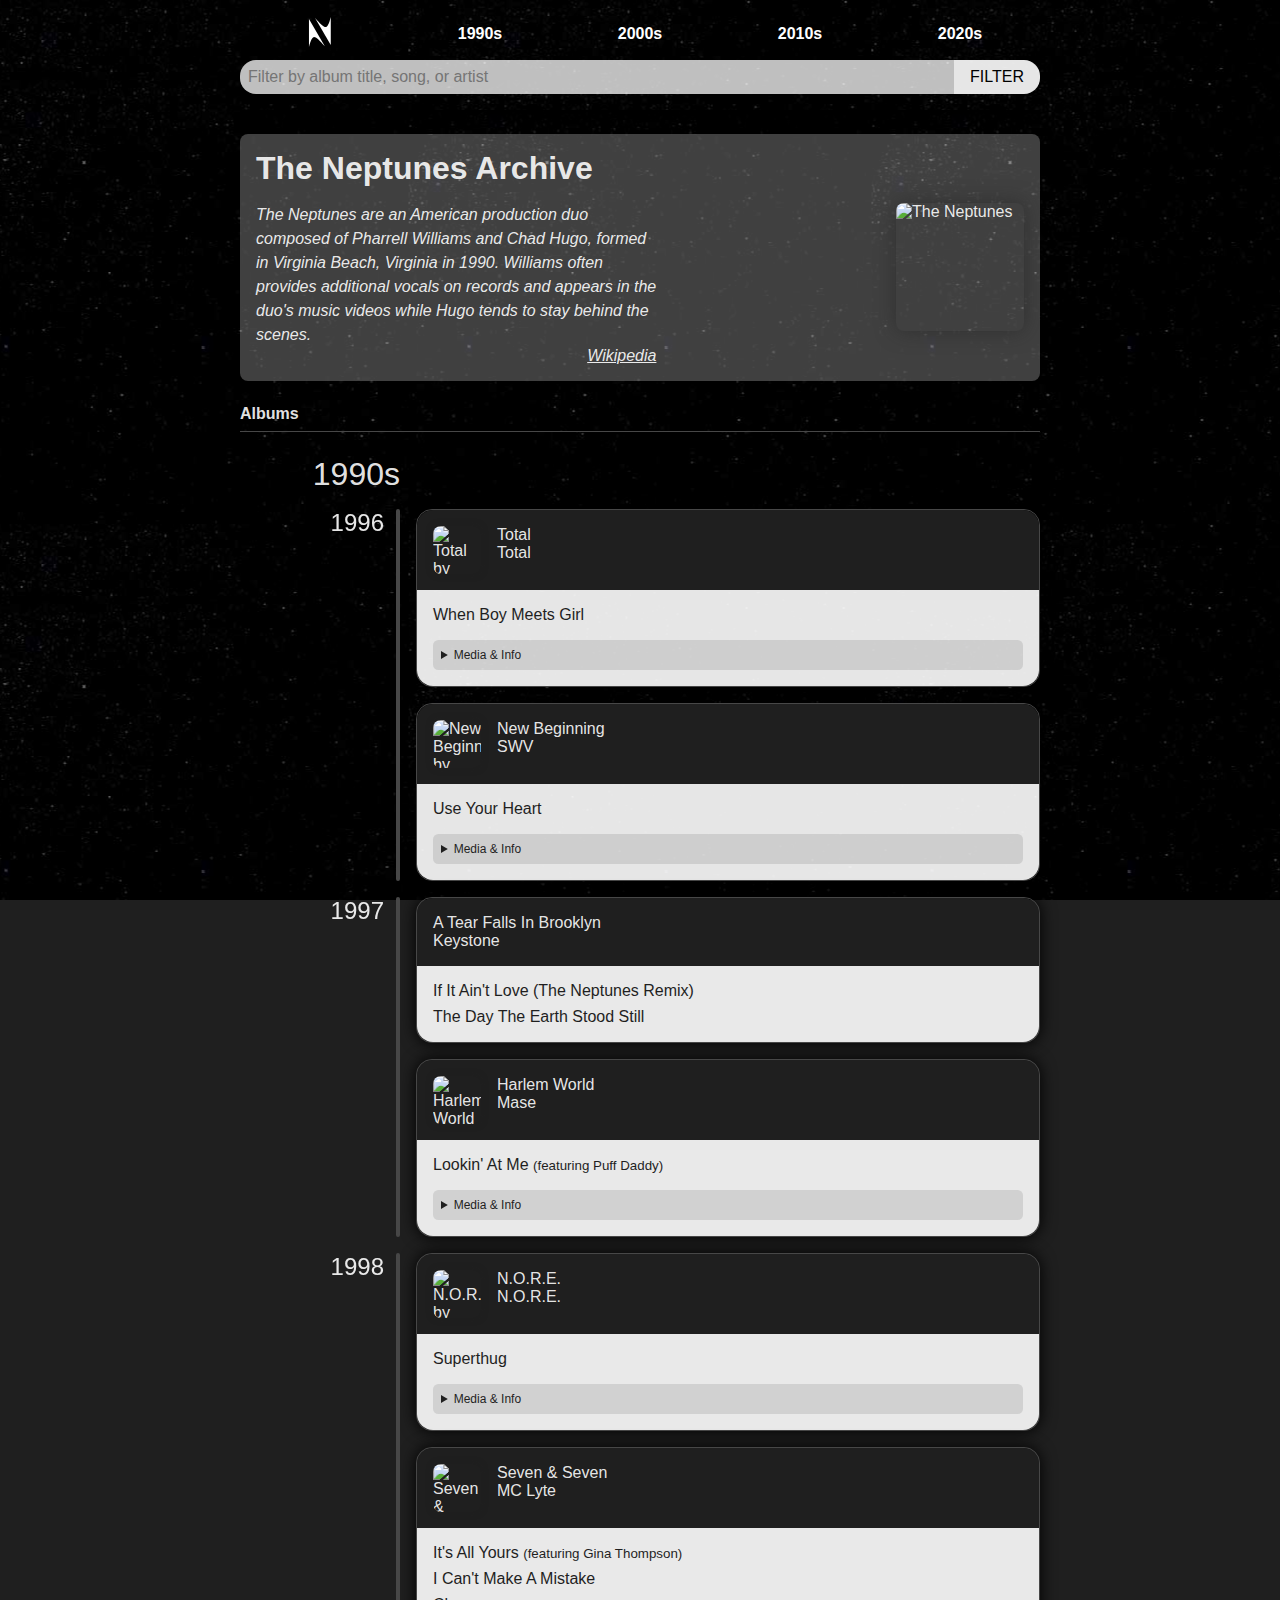
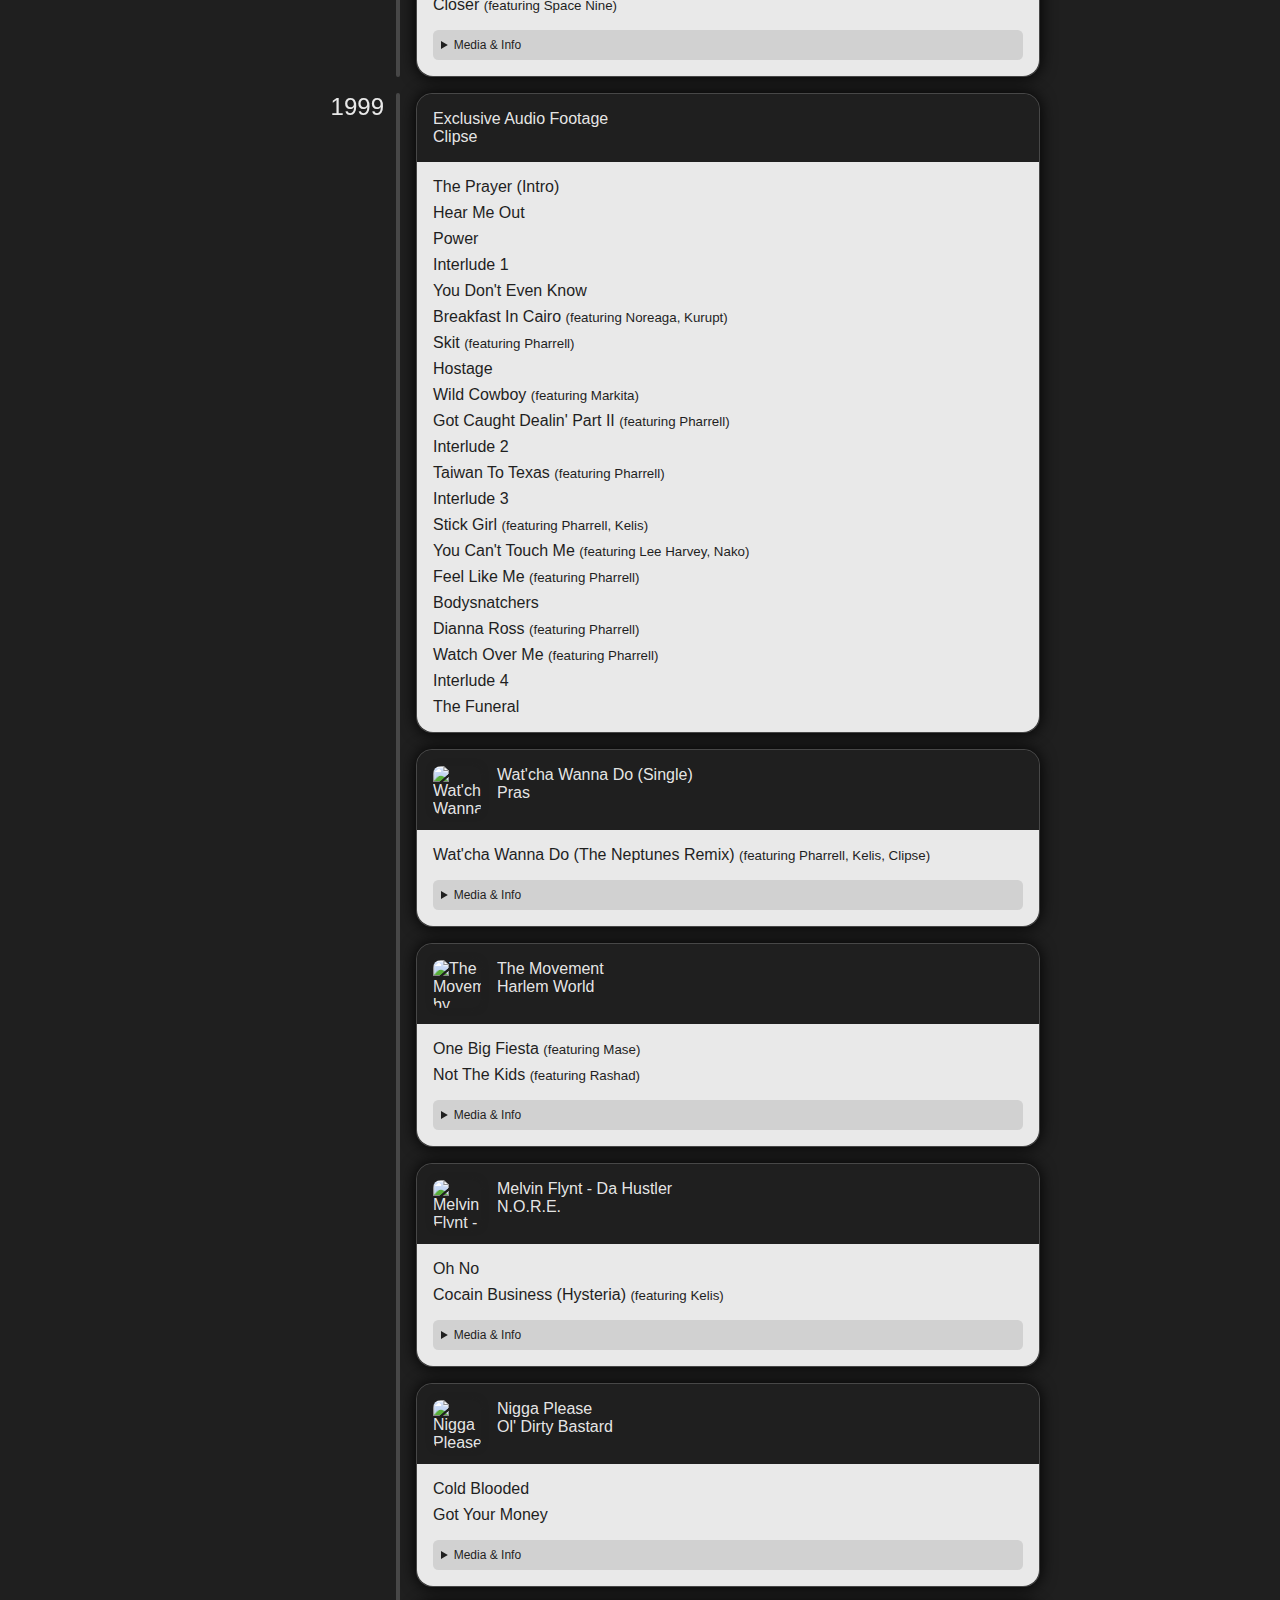
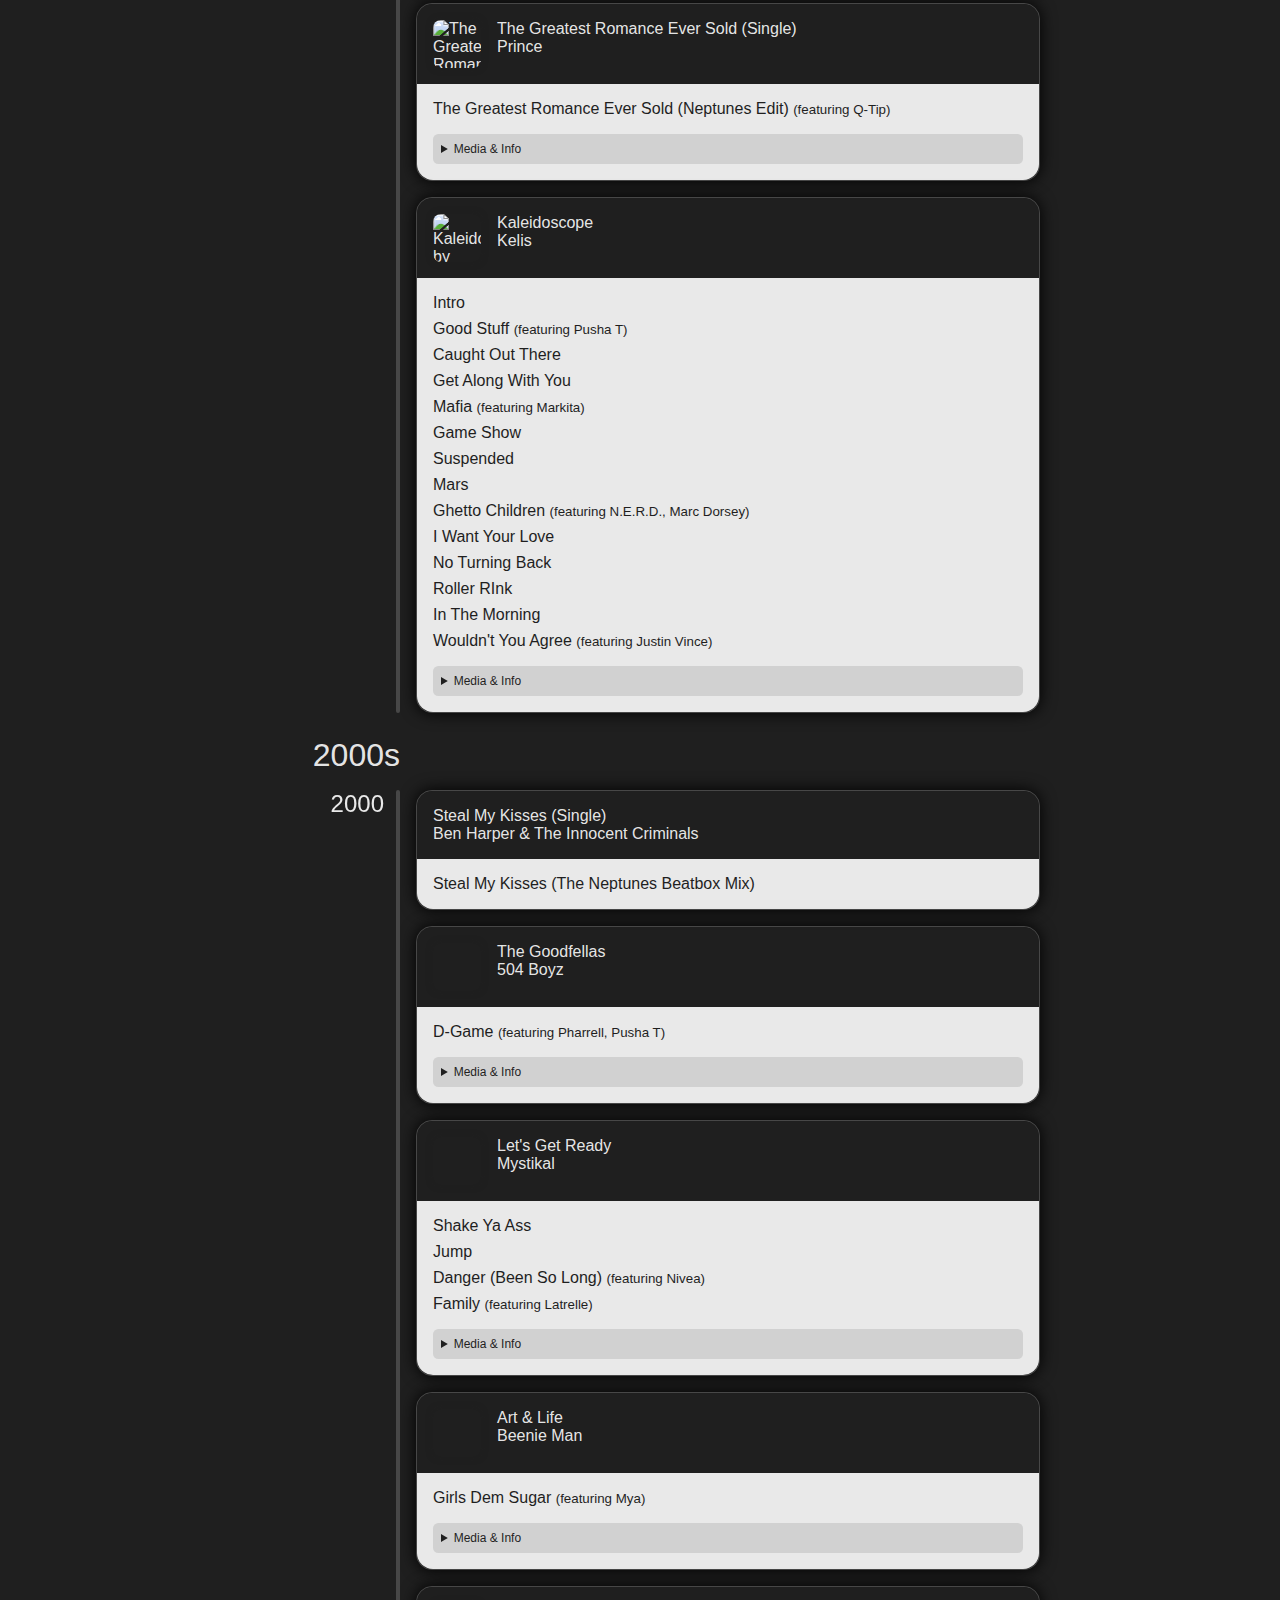
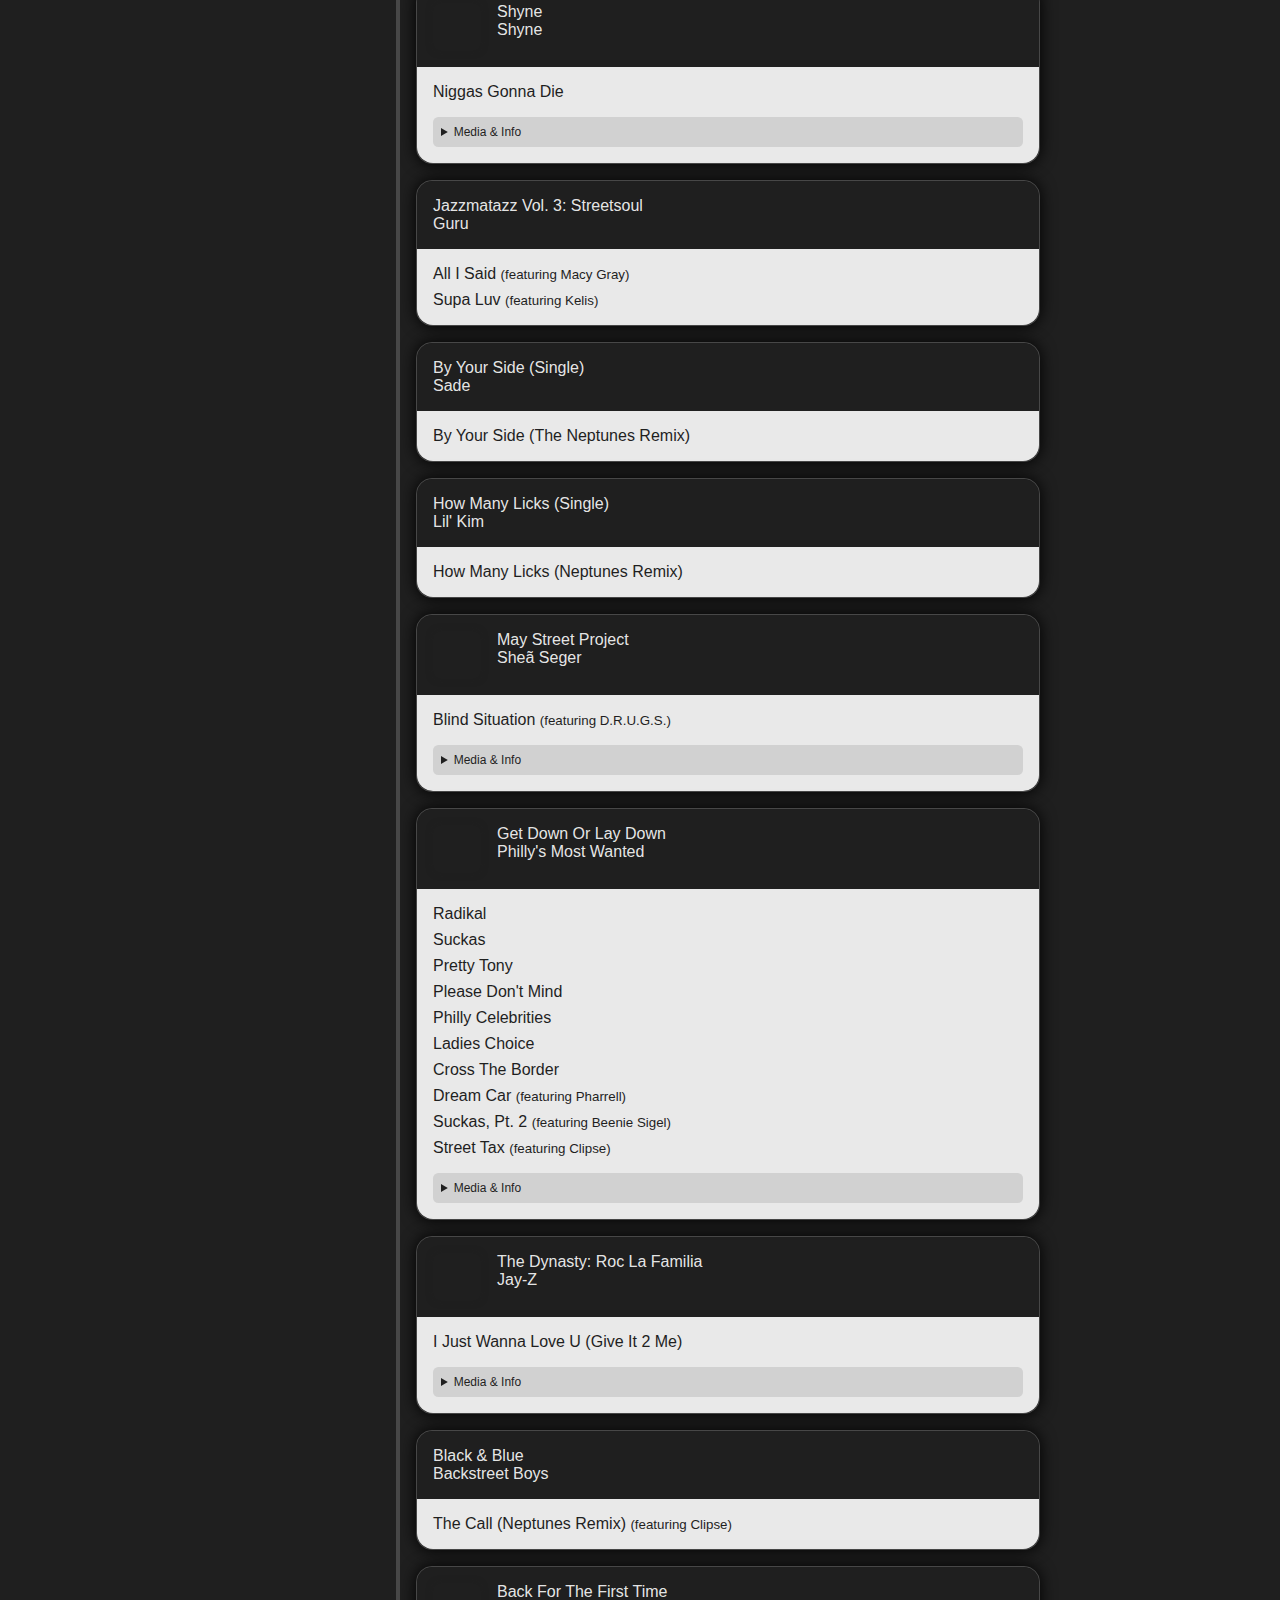
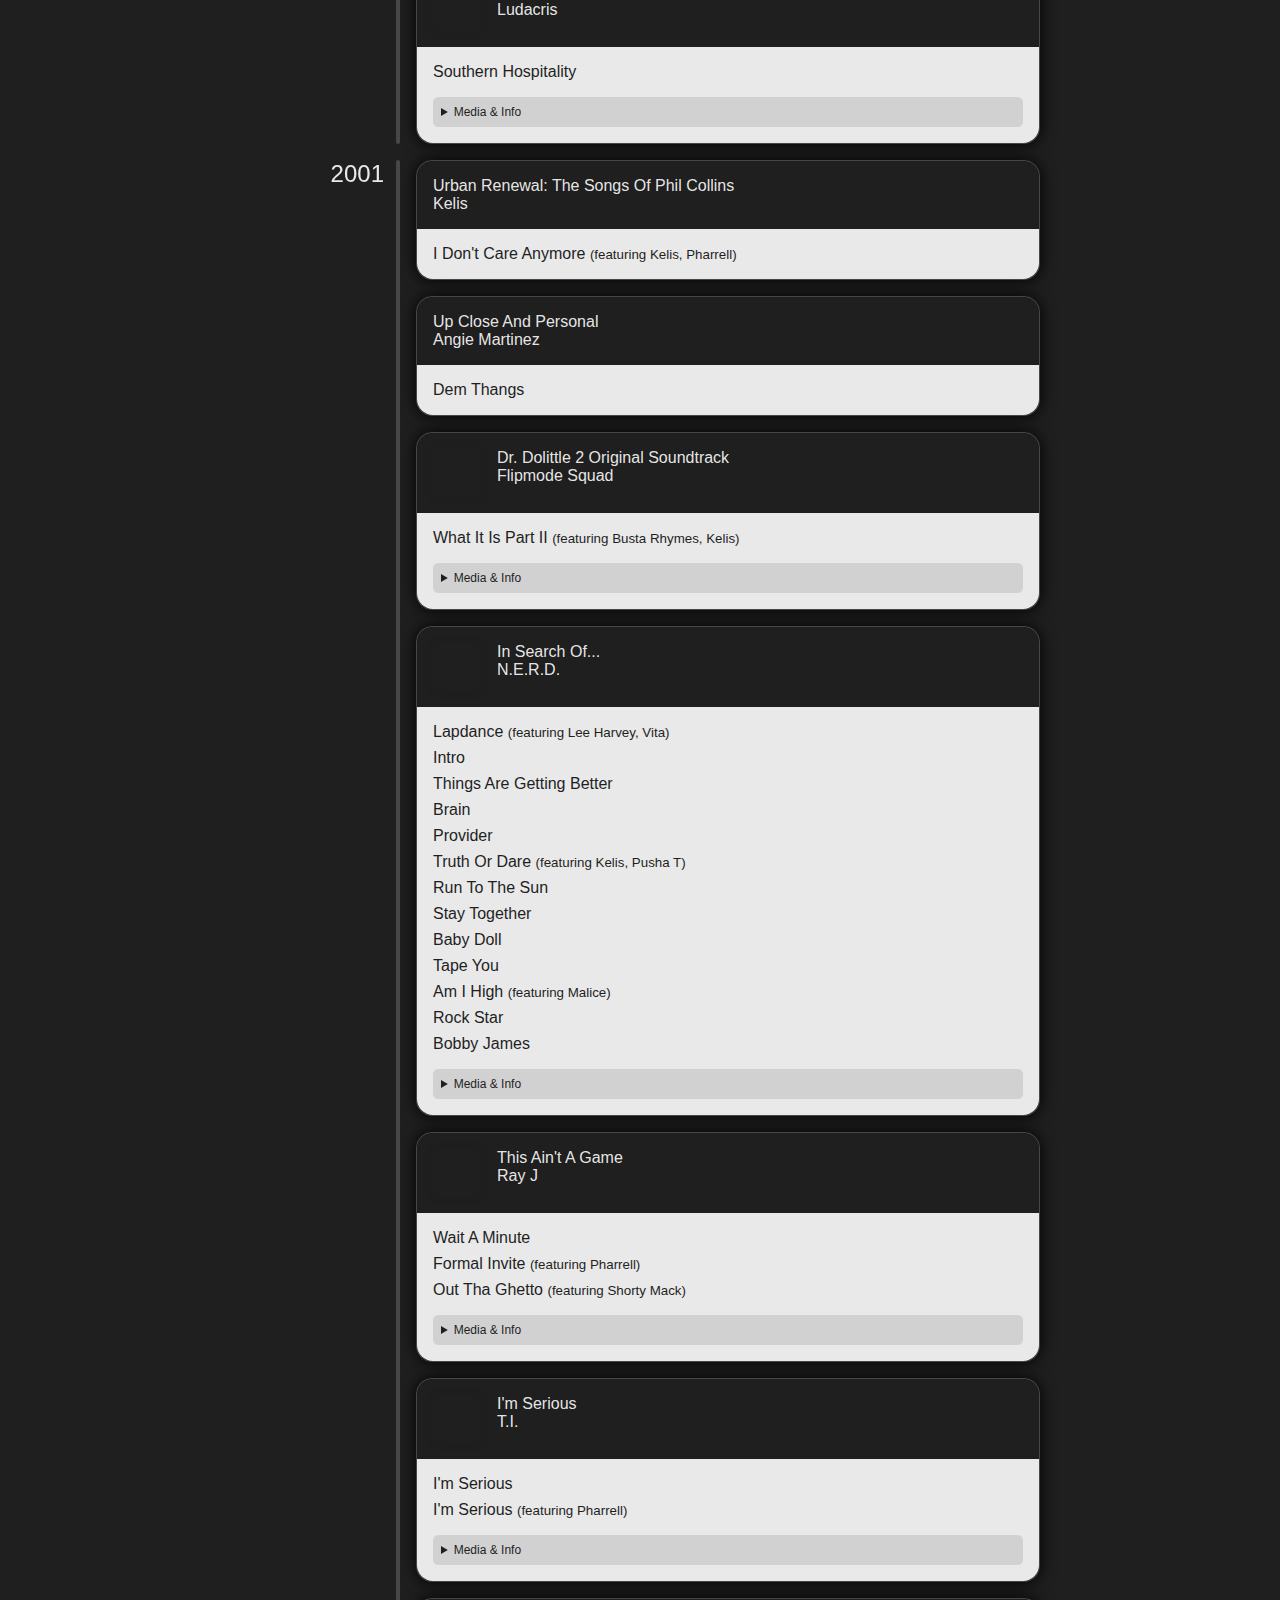
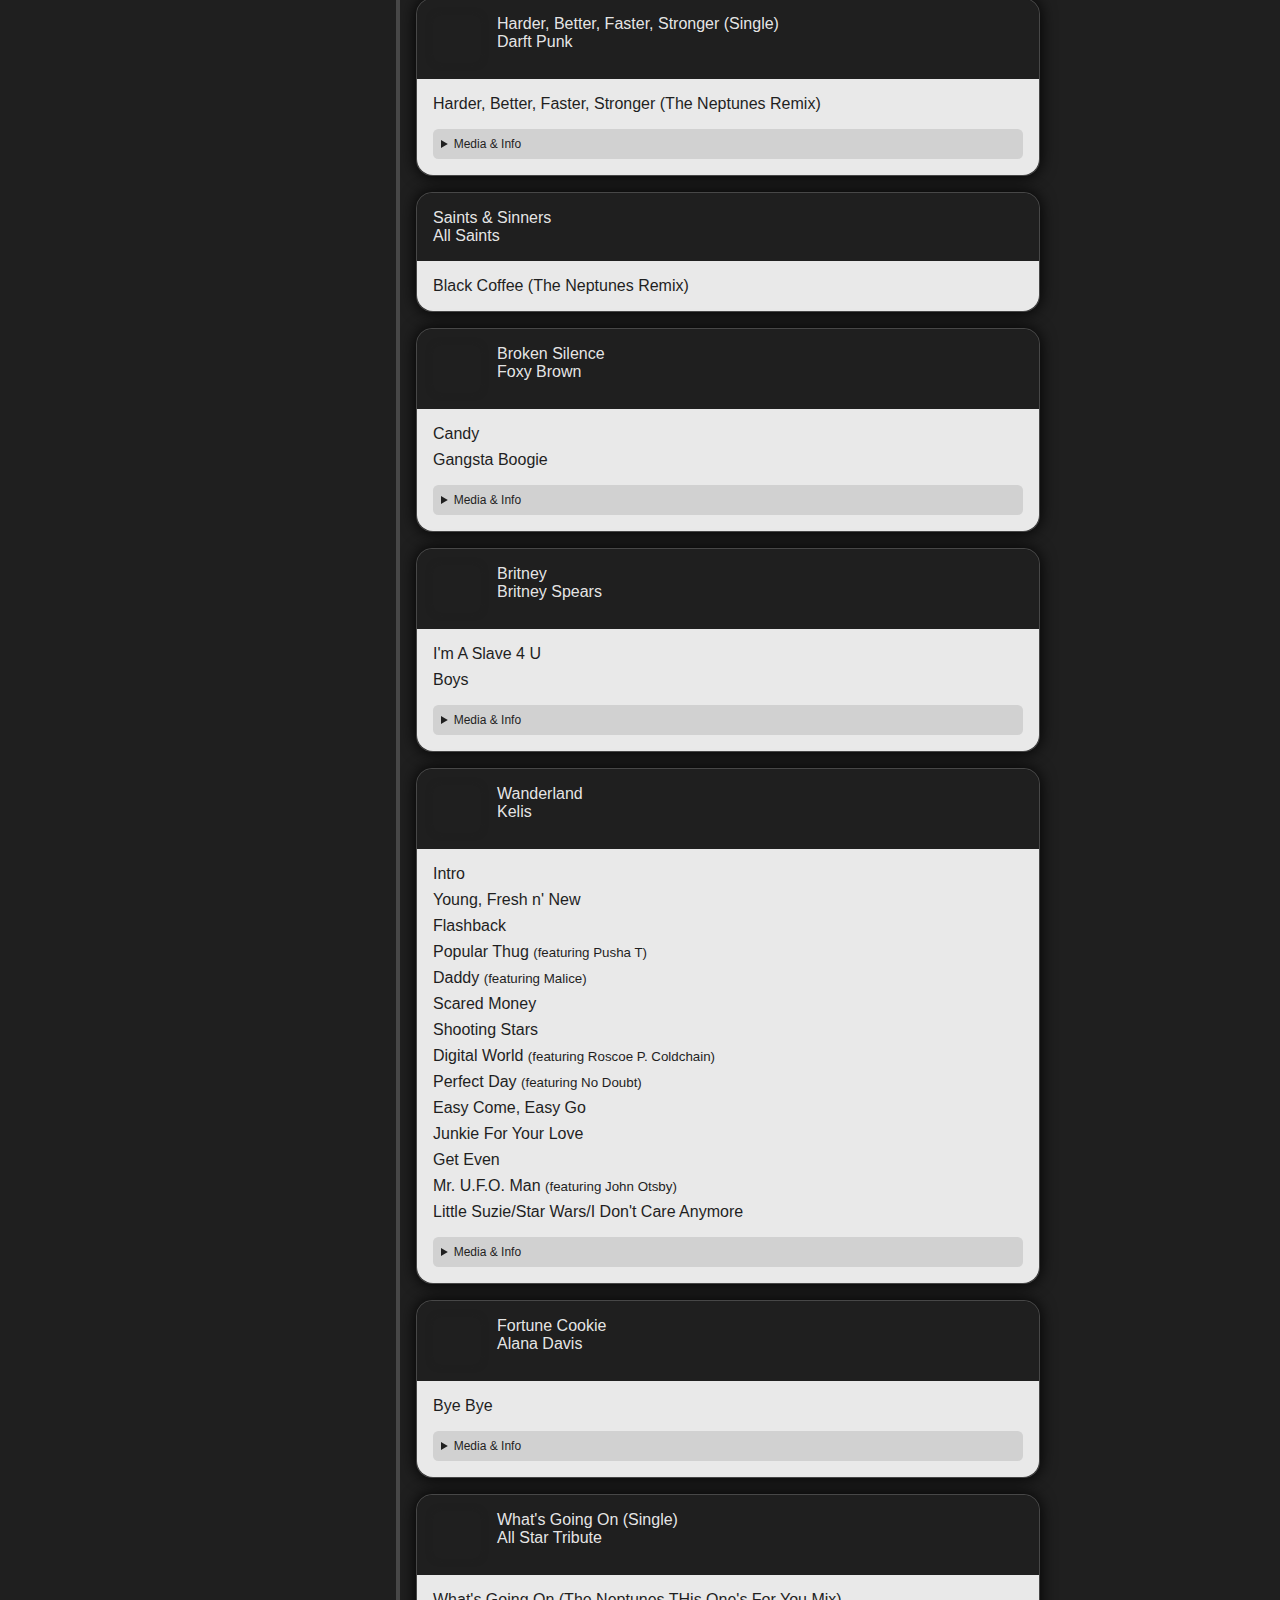
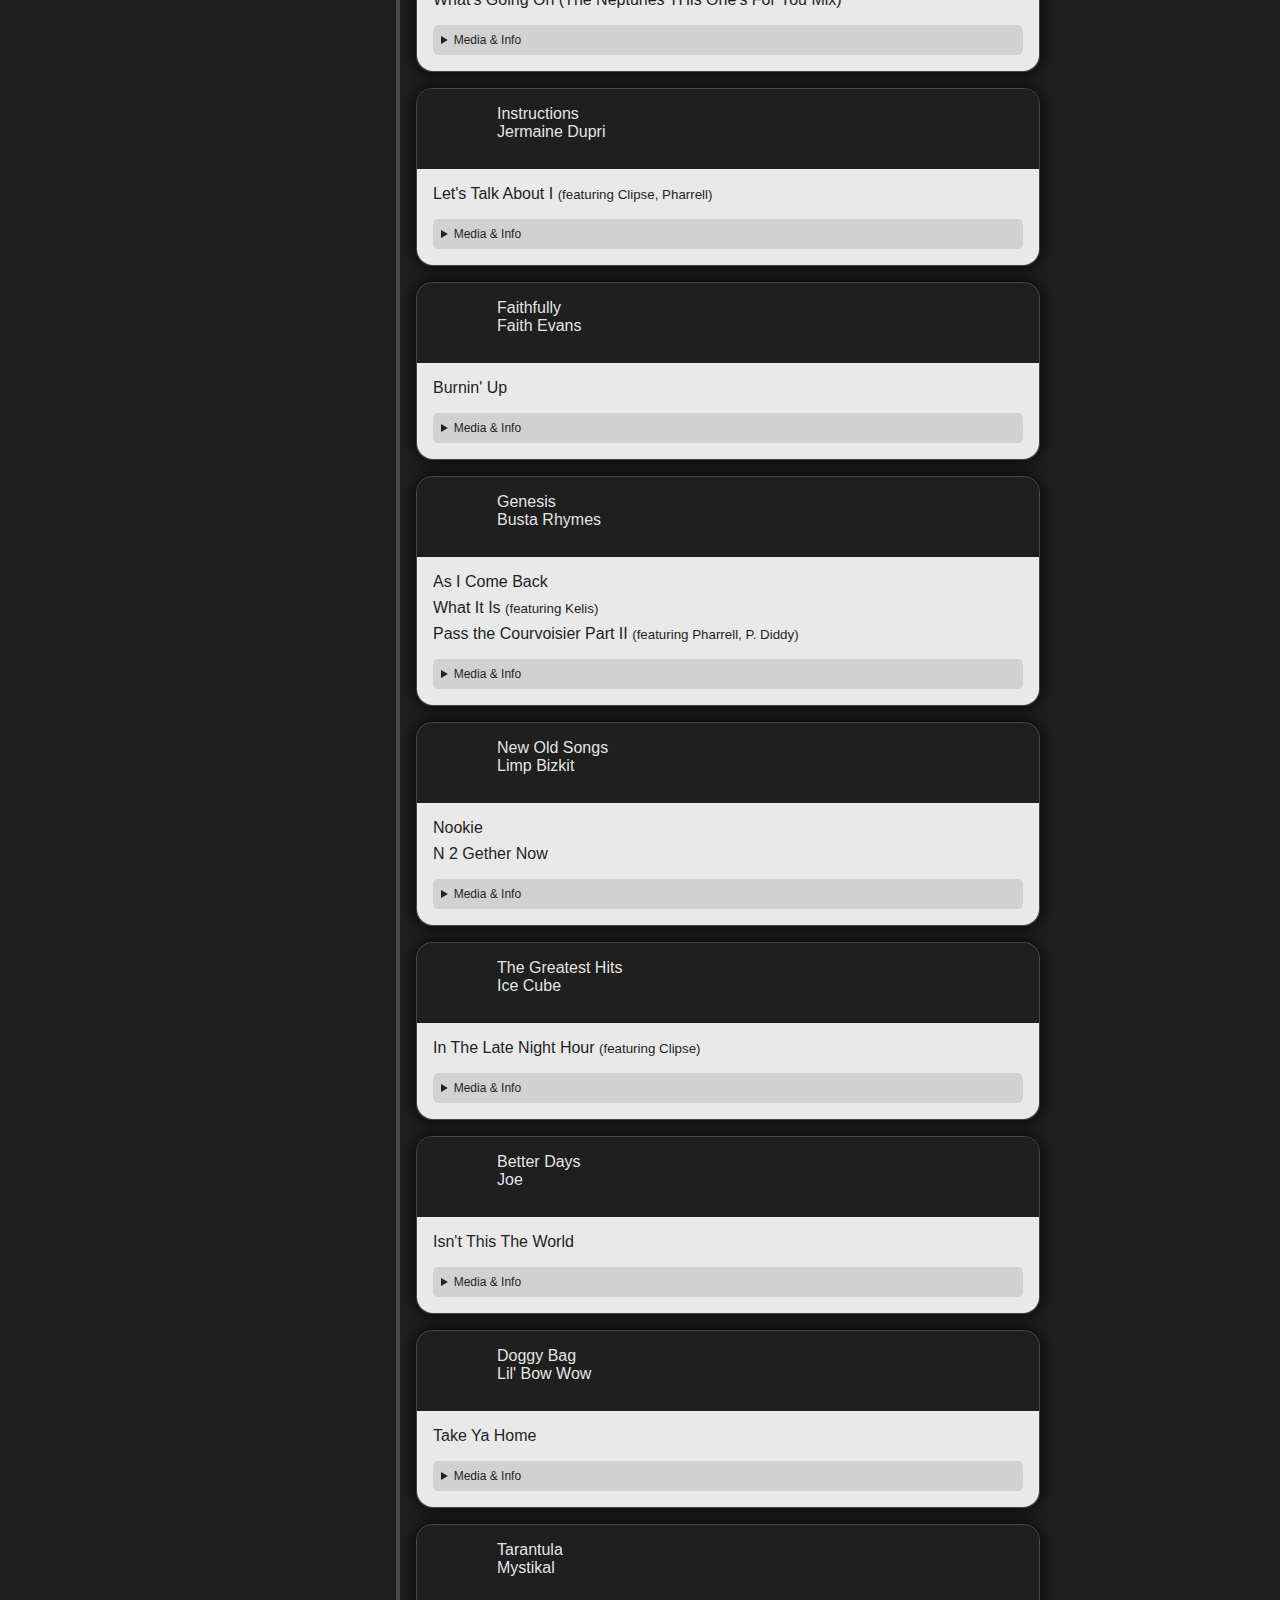
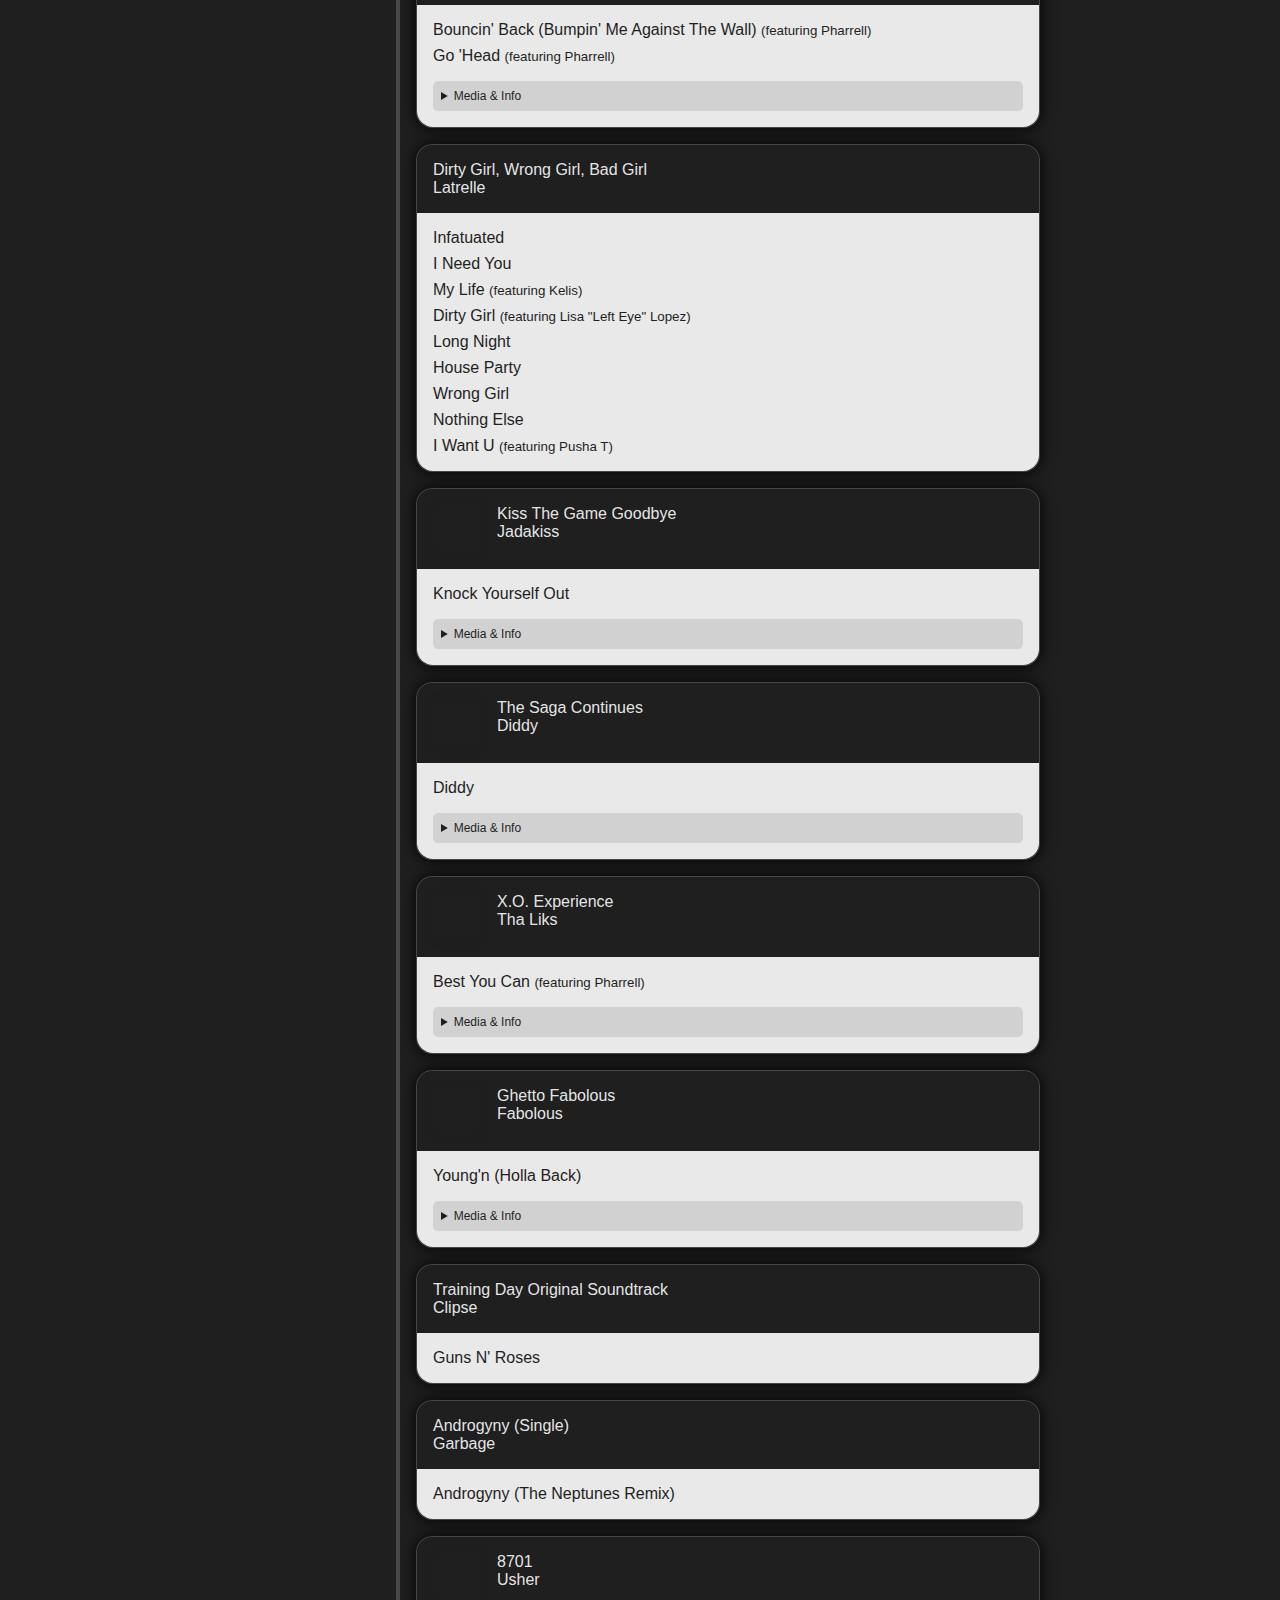
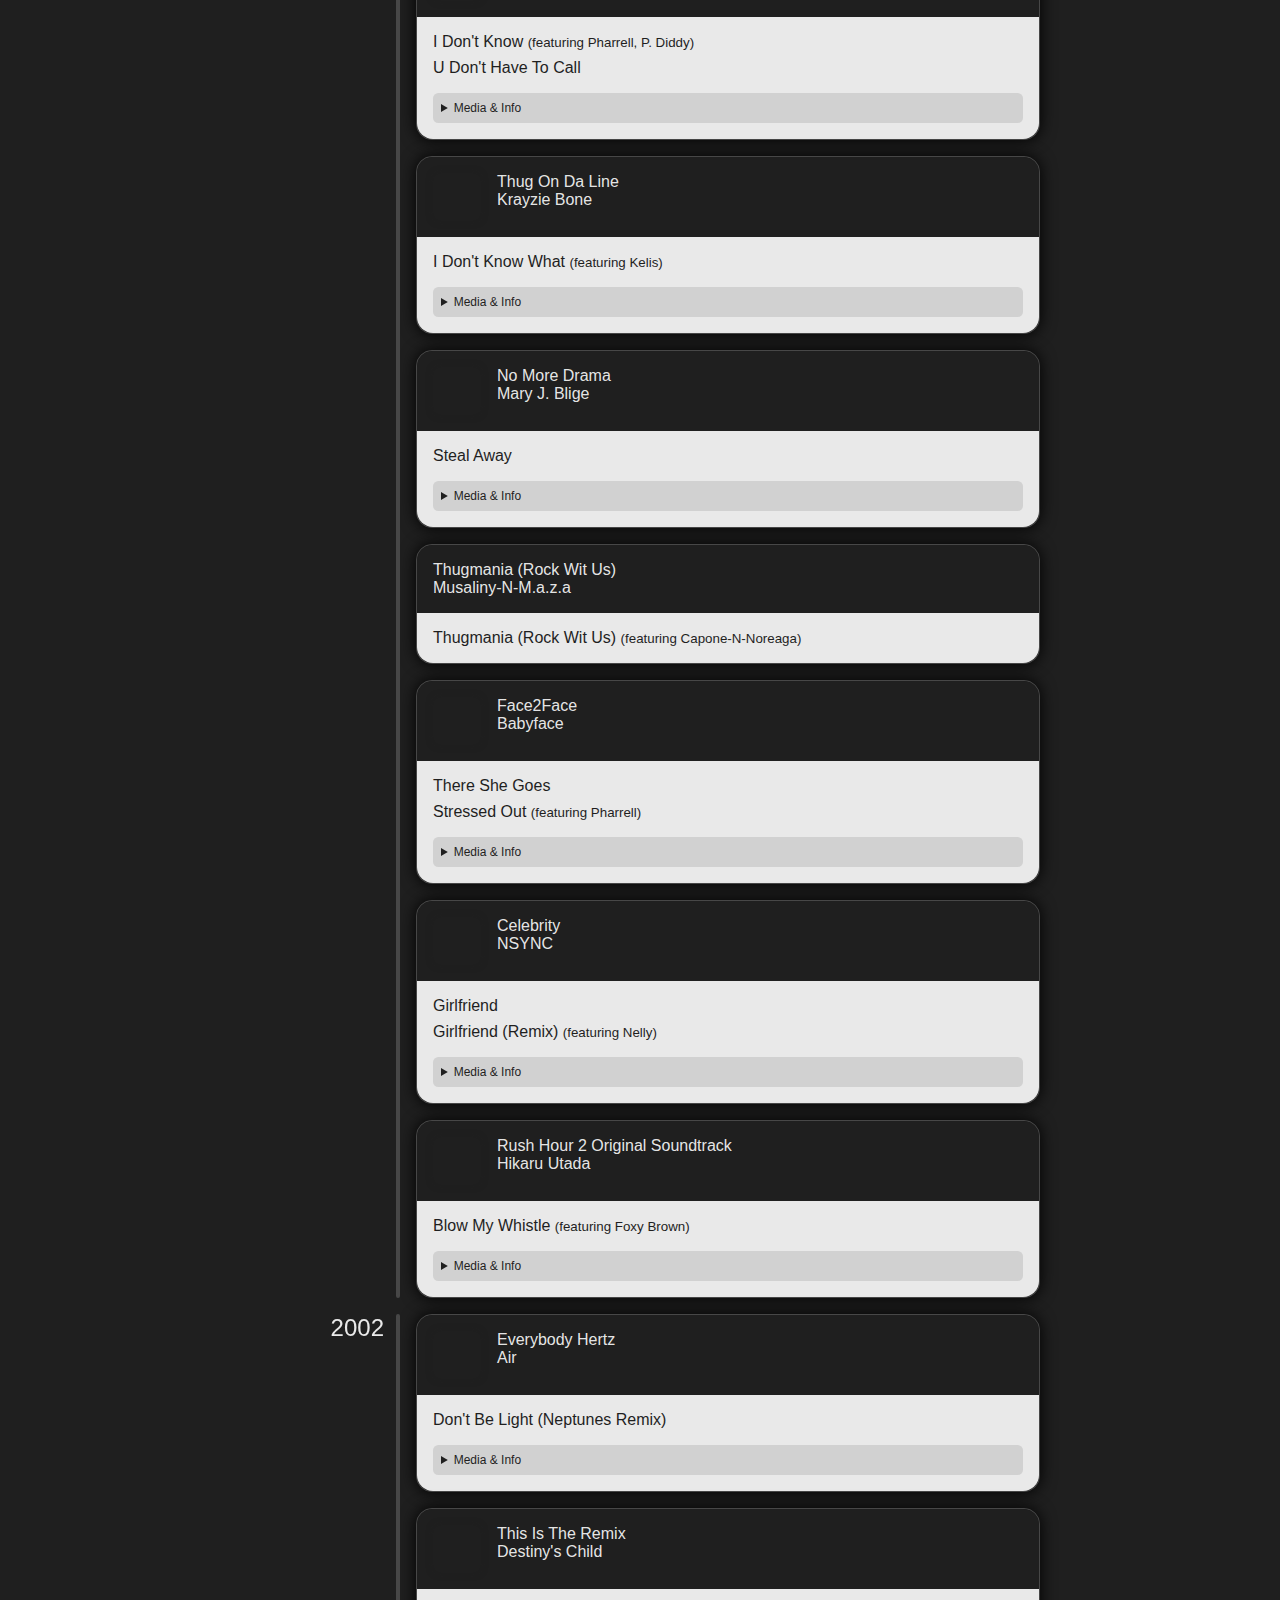
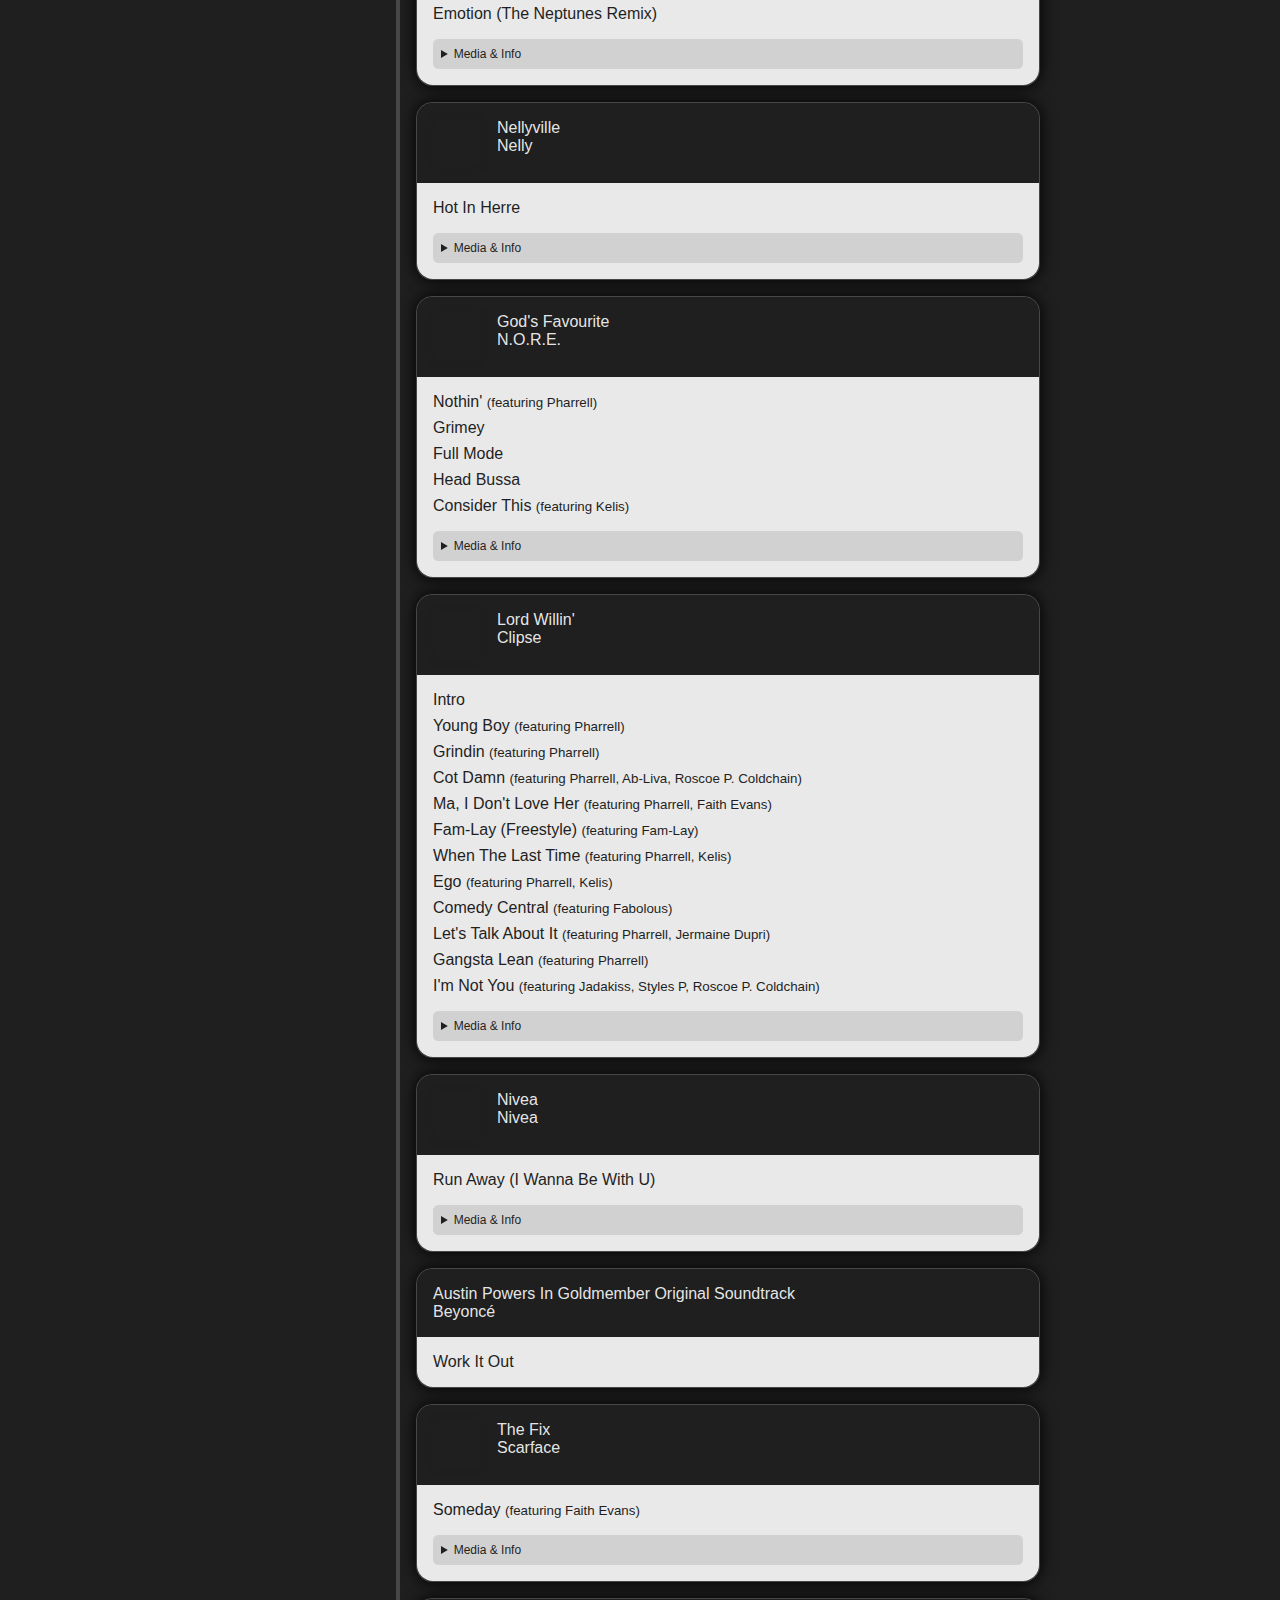
==== index.html @ a3104e17 "input box was also not styled correctly for iOS safari" ====
<!DOCTYPE html>
<html lang="en">
<head>
<meta charset="utf-8">
    <title>The Neptunes Archive</title>
    <meta name="viewport" content="width=device-width, initial-scale=1.0" />
    <link rel="stylesheet" type="text/css" href="/css/style.css?ckcachebust=2d056275d11387b6ce98431216087836" />
</head>
<body>

<header>

    <nav>
        <ul>
            <li><a href="/"><img src="/images/neptunes.svg" alt="The Neptunes Archive" /></a></li>
            <li class="songs-1990"><a class="filter-decade" href="#1990s">1990s</a></li>
            <li class="songs-2000"><a class="filter-decade" href="#2000s">2000s</a></li>
            <li class="songs-2010"><a class="filter-decade" href="#2010s">2010s</a></li>
            <li class="songs-2020"><a class="filter-decade" href="#2020s">2020s</a></li>
        </ul>
    </nav>
    <form onsubmit="return false;">
        <input type="search" id="searchBox" placeholder="Filter by album title, song, or artist" />
        <input type="submit" id="searchButton" value="Filter" />
    </form>

</header>

<main id="app">

    <article>

        <aside>

            <h1>The Neptunes Archive</h1>

            <blockquote>
                <p>The Neptunes are an American production duo composed of Pharrell Williams and Chad Hugo, formed in Virginia Beach, Virginia in 1990. Williams often provides additional vocals on records and appears in the duo's music videos while Hugo tends to stay behind the scenes.</p>
                <footer>
                    <cite>
                        <a href="https://en.wikipedia.org/wiki/The_Neptunes">Wikipedia</a>
                    </cite>
                </footer>
            </blockquote>

            <img src="https://is1-ssl.mzstatic.com/image/thumb/Music6/v4/98/a8/30/98a83072-e8b1-619d-202b-77d44bdef531/828765129527.jpg/256x256bb.jpeg" alt="The Neptunes" />

        </aside>

        <h2>Albums</h2>

        <div id="songs">
        </div>

    </article>

    <footer>

        <section>
            <p>Spotted an error? Submit a <a href="https://github.com/cchana/neptunes">pull request</a> to get it updated. This project began as an entry to the <a href="https://dev.to/devteam/announcing-the-digitalocean-app-platform-hackathon-on-dev-2i1k">#dohackathon</a> and is hosted on the <a href="https://m.do.co/c/04b9e2582817" rel="sponsor">DigitalOcean</a> platform.</p>

        </section>

        <section>

            <p>Built with ❤️ by <a href="https://charanj.it">Charanjit Chana</a></p>

        </section>

    </footer>

</main>

<script type="module" src="/js/app.js?ckcachebust=c5b350eab8b7a15ba748f806617ebd10"></script>

<script>
if(allowedToTrack()) {
    let rand = Math.floor(Math.random() * (9999999 - 1000000) ) + 1000000,
        size = window.innerHeight+'x'+window.innerWidth;
    fetch("https://123.charanj.it/xyz/api/"+rand+"/false/"+size);
}
// Can the user be tracked?
function allowedToTrack() {
    // if the browser supports the ability to turn of tracking
    if (window.doNotTrack || navigator.doNotTrack || navigator.msDoNotTrack || (window.external && 'msTrackingProtectionEnabled' in window.external)) {
        // and if the setting is on
        if (window.doNotTrack == "1" || navigator.doNotTrack == "yes" || navigator.doNotTrack == "1" || navigator.msDoNotTrack == "1" || window.external.msTrackingProtectionEnabled()) {
            // tracking not allowed
            return false;
        }
    }
    // otherwise, assume it's fine
    return true;
}
</script>
<noscript>
<img src="https://123.charanj.it/xyz/api/random" alt="Basic Analytics" style="display: none;" height="0" width="0" />
</noscript>

</body>
</html>
---- css/style.css ----
:root {
  --black: #1F1F1F;
  --white: rgba(255, 255, 255, 0.9);
  --border: #474747;
  --maxWidth: 800px;
}

html {
  margin: 0;
  padding: 0;
}

body {
  background-color: var(--black);
  background-image: url("/images/stars_bg.jpg");
  background-attachment: fixed;
  background-position: top center;
  color: var(--white);
  font-family: -apple-system, BlinkMacSystemFont, "Segoe UI", Roboto, Helvetica, Arial, sans-serif, "Apple Color Emoji", "Segoe UI Emoji", "Segoe UI Symbol";
  margin: 0;
  padding: 0 24px 24px;
  position: relative;
}

main {
  margin: 0 auto;
  max-width: var(--maxWidth);
}

p {
  line-height: 24px;
}

header {
  background-color: var(--black);
  background-image: url("/images/stars_bg.jpg");
  background-attachment: fixed;
  background-position: top center;
  box-sizing: border-box;
  display: flex;
  flex-wrap: wrap;
  max-width: var(--maxWidth);
  padding: 8px 0 0;
  position: sticky;
  top: 0;
  width: 100%;
  z-index: 5;
}
header:after {
  background-image: linear-gradient(to bottom, black, rgba(0, 0, 0, 0));
  bottom: -24px;
  content: "";
  display: block;
  height: 24px;
  position: absolute;
  width: 100%;
}
header h1 {
  font-size: 24px;
  font-weight: 400;
  margin: 0 0 16px;
  padding: 0;
  text-align: center;
  text-transform: uppercase;
}
header h1 a {
  padding: 8px;
}
header nav {
  flex: 1;
}
header ul {
  align-items: center;
  display: flex;
  justify-content: flex-end;
  margin: 0;
  padding: 0;
}
header ul li {
  list-style-type: none;
  margin: 0;
  padding: 0;
  width: 22.5%;
}
header ul li.selected a {
  background-color: rgba(255, 255, 255, 0.2);
  border-radius: 8px;
  text-decoration: underline;
}
header ul li a {
  display: block;
  font-weight: 600;
  padding: 8px;
  text-align: center;
  text-decoration: none;
}
header ul li img {
  height: 32px;
}
header form {
  display: flex;
  padding: 0 0 16px;
  width: 100%;
  justify-content: space-between;
}
header form input {
  -webkit-appearance: none;
}
header form input[type=search] {
  background-color: rgba(255, 255, 255, 0.75);
  border: 0;
  border-radius: 16px 0 0 16px;
  color: var(--black);
  flex: 1;
  font-size: 16px;
  font-weight: 500;
  margin: 0;
  padding: 8px;
}
header form input[type=search]:focus {
  outline: 0;
}
header form input[type=submit] {
  background-color: var(--white);
  border: 0;
  border-radius: 0 16px 16px 0;
  font-size: 16px;
  font-weight: 500;
  margin: 0;
  padding: 8px 16px;
  text-transform: uppercase;
}
header a {
  color: #FFF;
  text-decoration: none;
}
header a:hover {
  text-decoration: underline;
}

article {
  padding: 16px 0;
}
article aside {
  background-color: rgba(255, 255, 255, 0.25);
  border-radius: 8px;
  display: flex;
  flex-wrap: wrap;
  justify-content: space-between;
  margin: 8px 0 24px;
  padding: 16px;
}
article aside h1 {
  margin: 0 0 16px;
  width: 100%;
}
article aside img {
  border-radius: 8px;
  box-shadow: 0 0 20px rgba(31, 31, 31, 0.5);
  height: 128px;
  width: 128px;
}
article aside blockquote {
  flex: 1;
  margin: 0 24px 0 0;
  max-width: 45ch;
}
article aside blockquote p {
  font-style: italic;
  margin: 0;
  padding: 0;
}
article aside blockquote cite {
  display: block;
  text-align: right;
}
article > h2 {
  border-bottom: 1px solid var(--border);
  font-size: 16px;
  margin: 24px 0;
  padding: 0 0 8px;
}

dl {
  border: 1px solid var(--border);
  border-radius: 16px;
  box-shadow: 0 0 16px #000;
  color: var(--black);
  margin: 16px 0 0;
}
dl:first-child {
  margin: 0 auto;
}
dl dt {
  background-color: var(--black);
  color: var(--white);
  border-radius: 16px 16px 0 0;
  display: flex;
  padding: 16px;
}
dl dt img {
  border-radius: 8px;
  box-shadow: 0 0 10px -3px rgba(31, 31, 31, 0.5);
  height: 40px;
  margin-right: 16px;
  width: 40px;
}
dl dt h3 {
  flex: 1;
  font-size: 16px;
  font-weight: 500;
  margin: 0;
  padding: 0;
}
dl dt em {
  display: block;
  font-weight: 300;
  font-style: normal;
}
dl dd {
  background-color: var(--white);
  border-radius: 0 0 16px 16px;
  margin: 0;
  padding: 16px;
}
dl dd ol {
  list-style-type: none;
  margin: 0;
  padding: 0;
}
dl dd ol li {
  margin: 0;
  padding: 8px 0 0;
}
dl dd ol li:first-child {
  padding: 0;
}
dl dd details {
  background-color: rgba(0, 0, 0, 0.1);
  border-radius: 5.3333333333px;
  font-size: 12px;
  margin: 16px 0 0;
}
dl dd details summary,
dl dd details p {
  color: var(--black);
  padding: 8px;
}
dl dd details summary {
  cursor: pointer;
  outline: 0;
}
dl dd details p {
  background-color: rgba(255, 255, 255, 0.25);
  border-top: 1px solid var(--white);
  margin: 0;
}
dl dd details a {
  color: var(--black);
}

footer {
  margin: 0 auto;
}
footer section {
  border-color: var(--white);
  border-style: solid;
  border-width: 1px 0 0;
  margin: 0;
}
footer section p {
  margin: 16px;
}
footer a {
  color: var(--white);
}

#songs section {
  display: grid;
  grid-gap: 16px;
  grid-template-columns: min(20%, 200px) min(calc(80% - 16px), 800px);
  margin: 0;
  padding: 0 0 24px;
}
#songs section > h2,
#songs section > h3 {
  color: var(--white);
  text-align: right;
}
#songs section h2 {
  font-size: 32px;
  font-weight: 500;
  grid-column: 1/2;
  margin: 0;
  padding: 0;
}
#songs section > h3 {
  font-size: 24px;
  font-weight: 300;
  grid-column: 1/2;
  margin: 0;
  padding: 0 16px 0 0;
  position: relative;
}
#songs section > h3:before {
  background-color: var(--border);
  border-radius: 2px;
  content: "";
  display: block;
  height: 100%;
  position: absolute;
  right: 0;
  top: 0;
  width: 4px;
}
#songs section > h3 span {
  position: sticky;
  top: 180px;
}
#songs section > div {
  margin: 0;
}

.error {
  min-height: 100vh;
}

@media screen and (min-width: 800px) {
  header {
    margin: 0 auto;
  }

  dl dt img {
    height: 48px;
    width: 48px;
  }

  article aside img {
    height: 128px;
    width: 128px;
  }
}
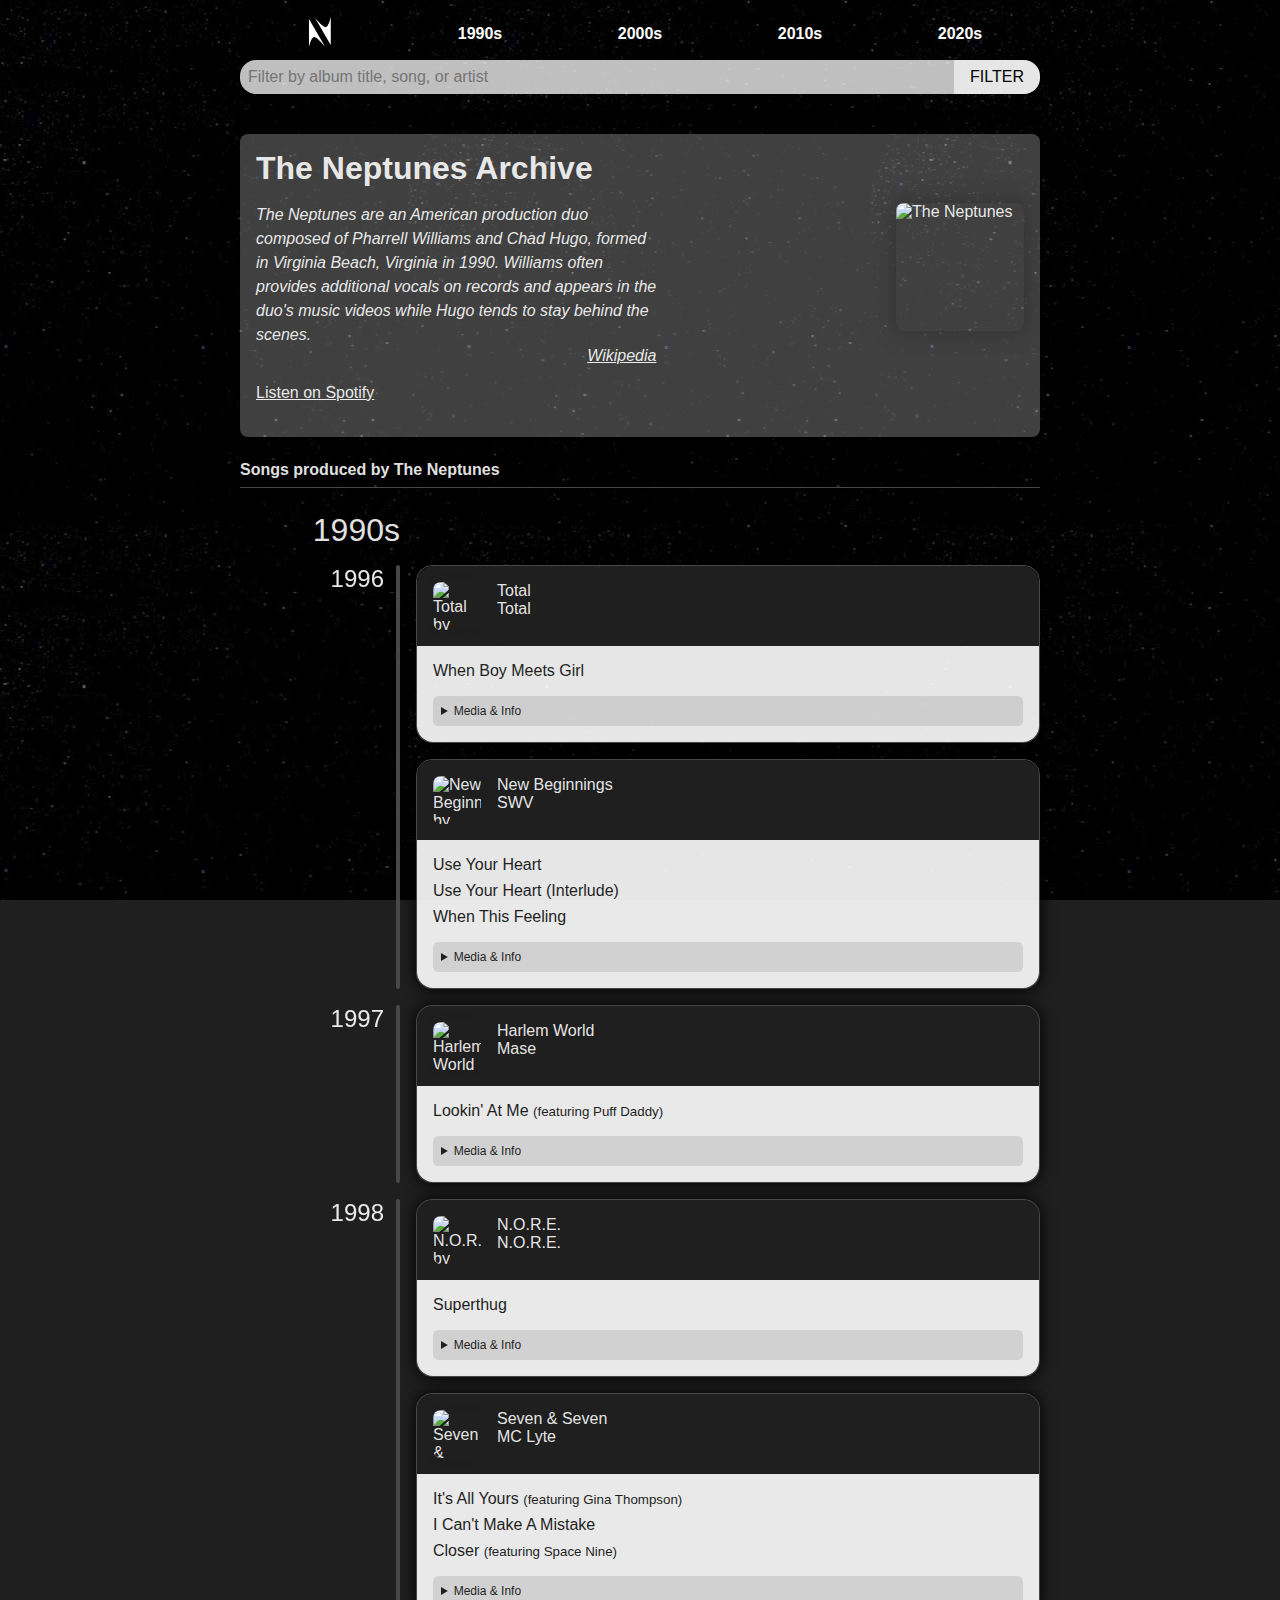
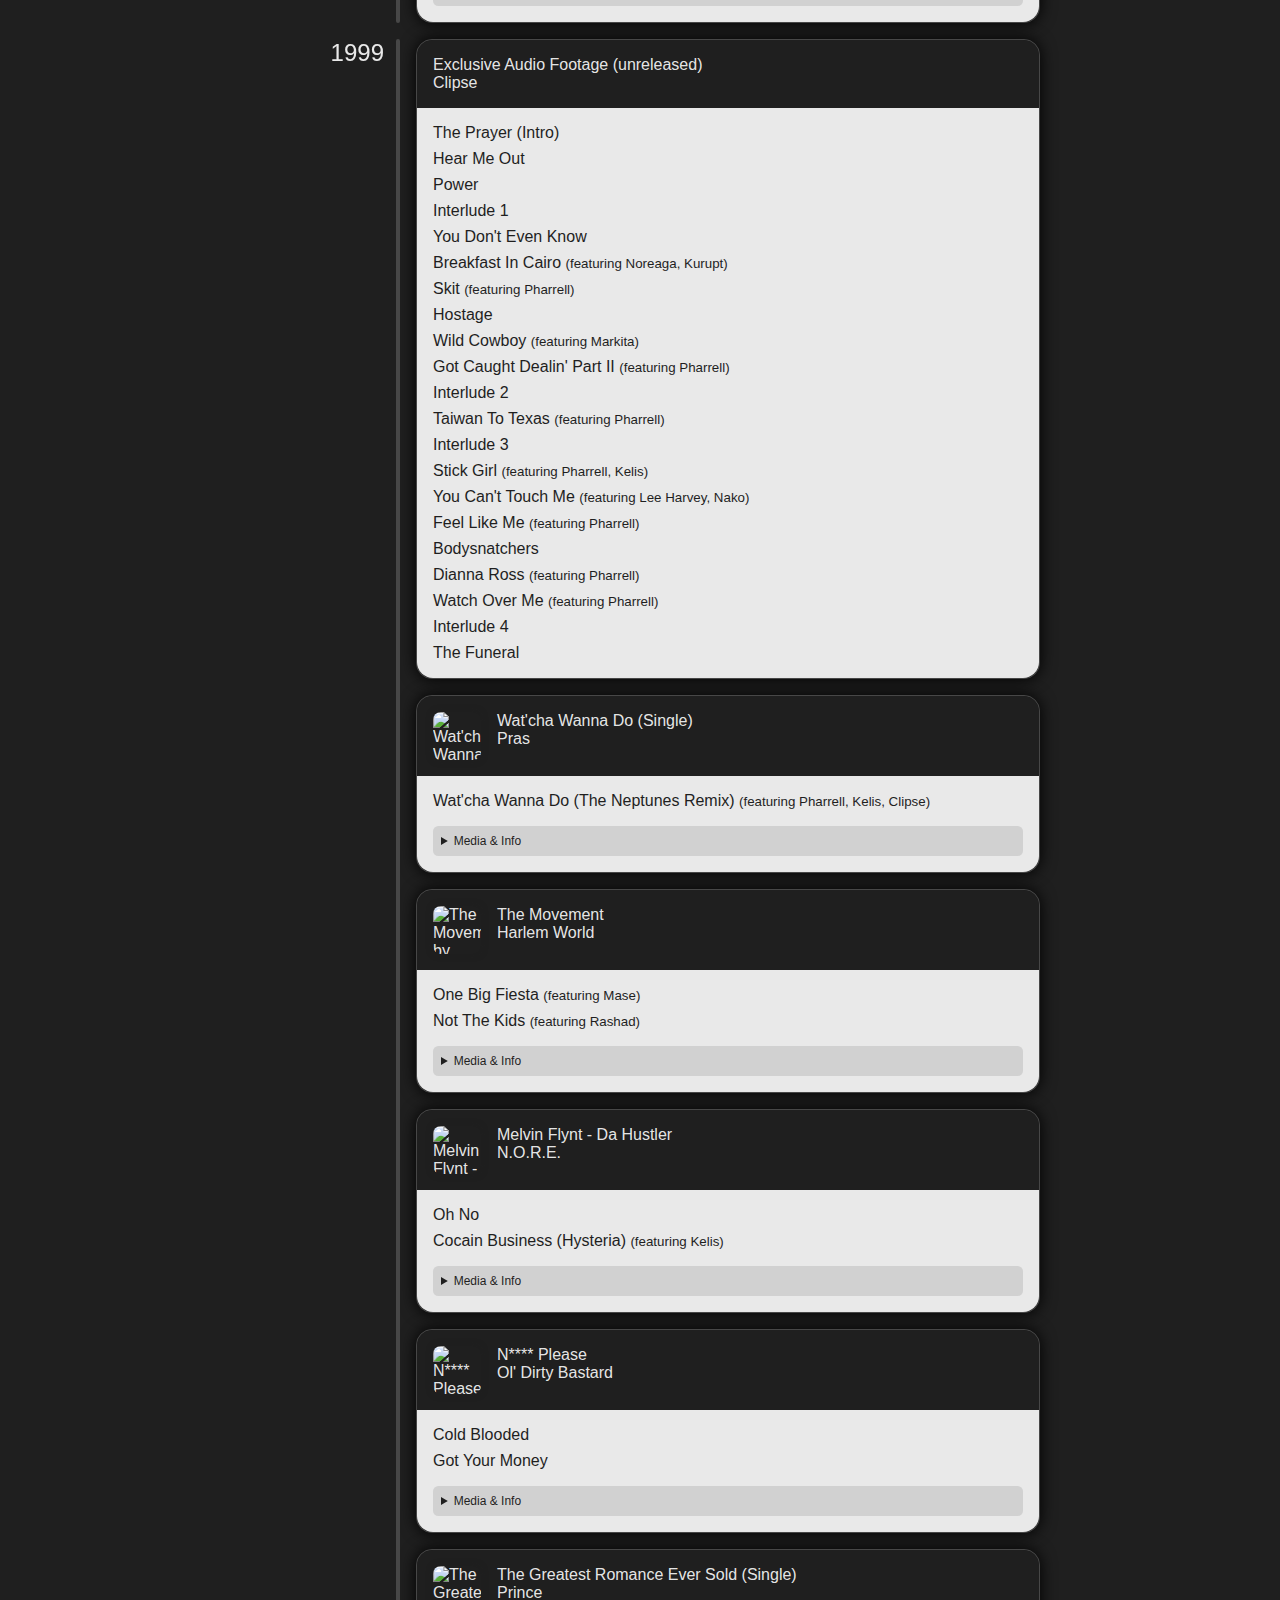
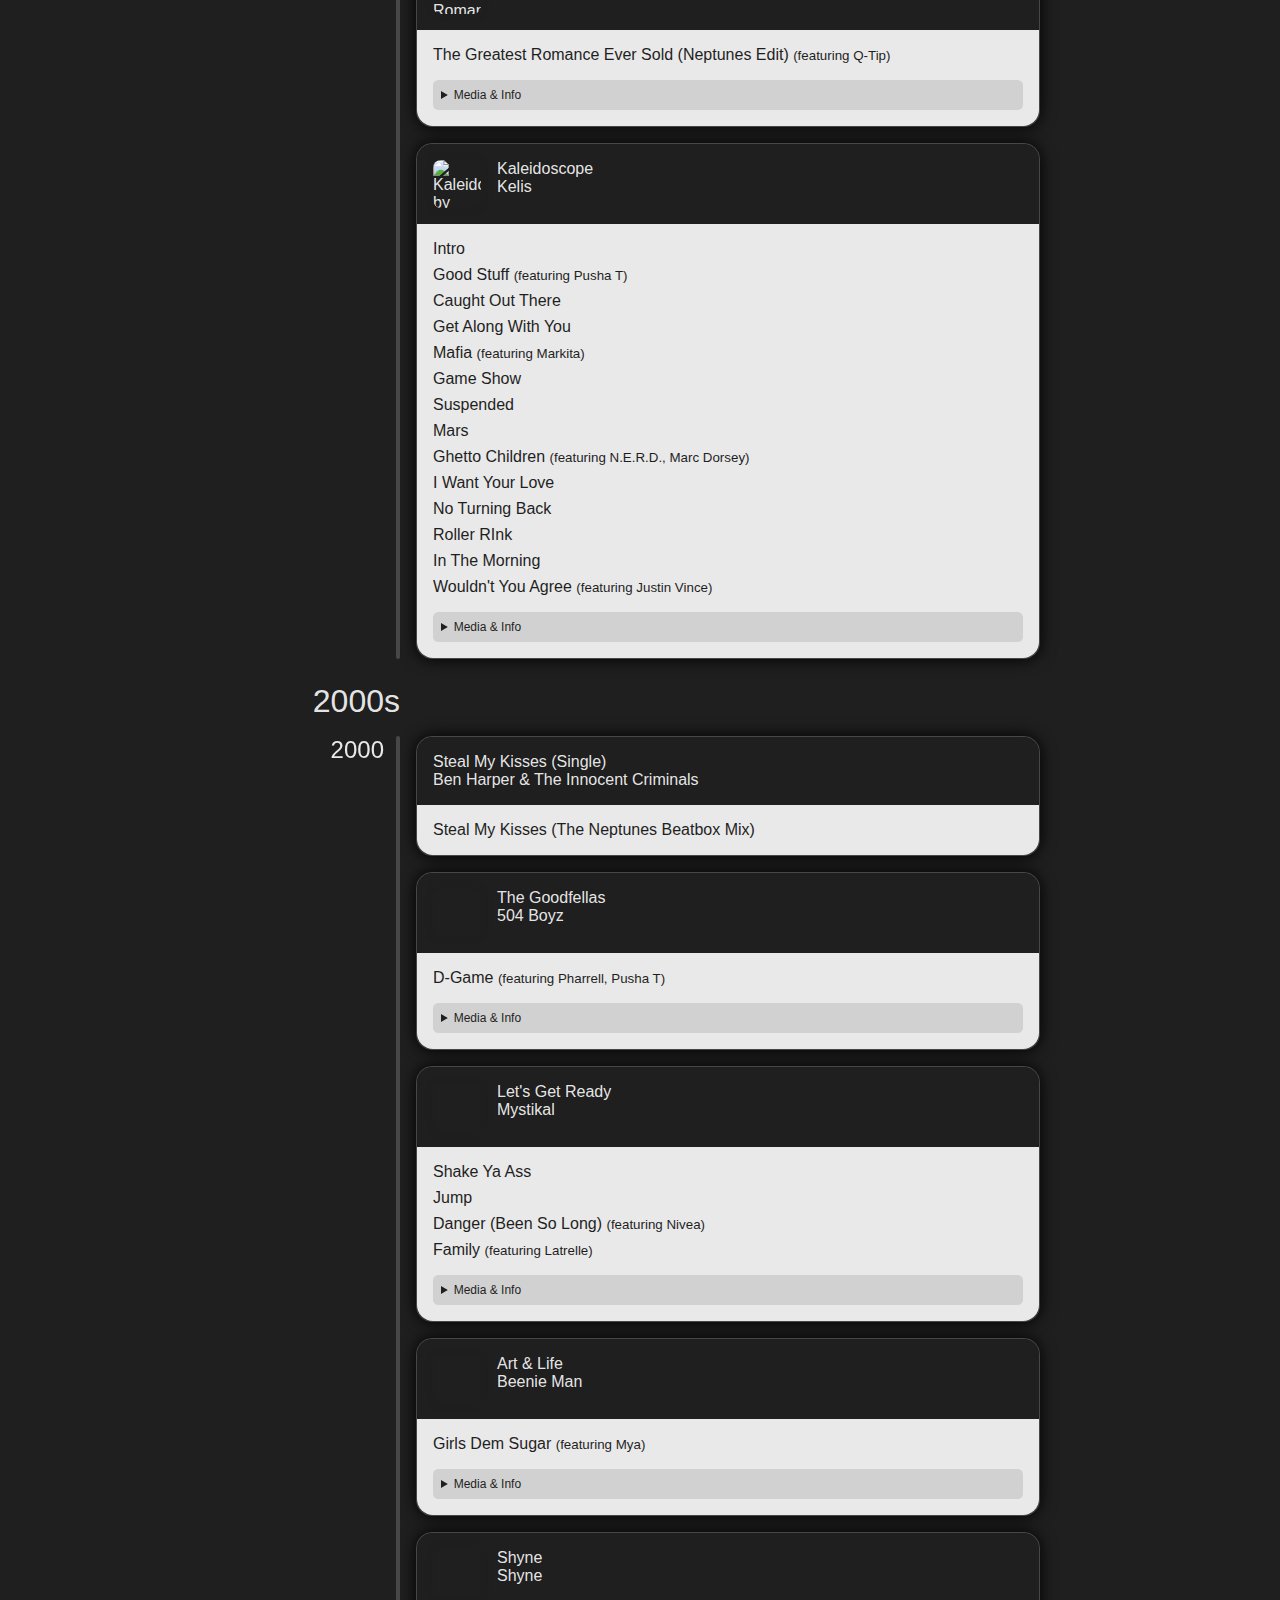
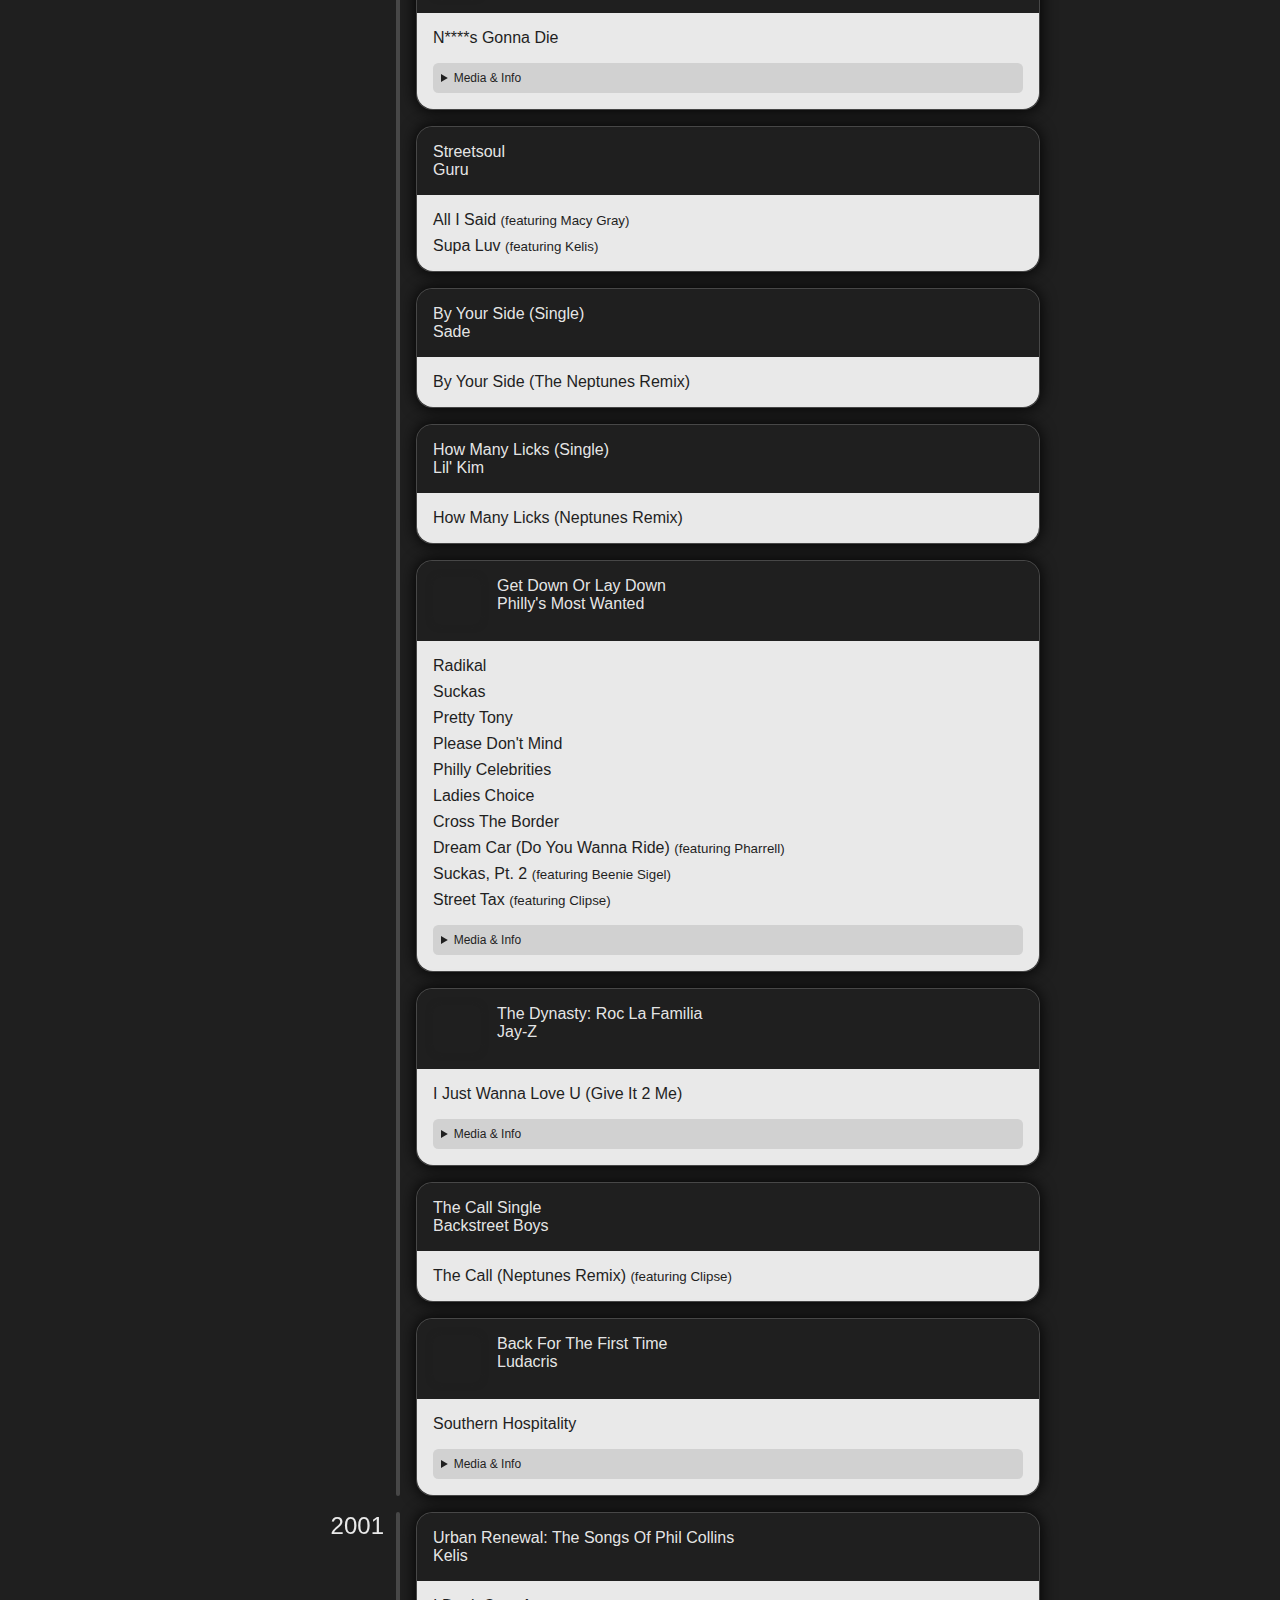
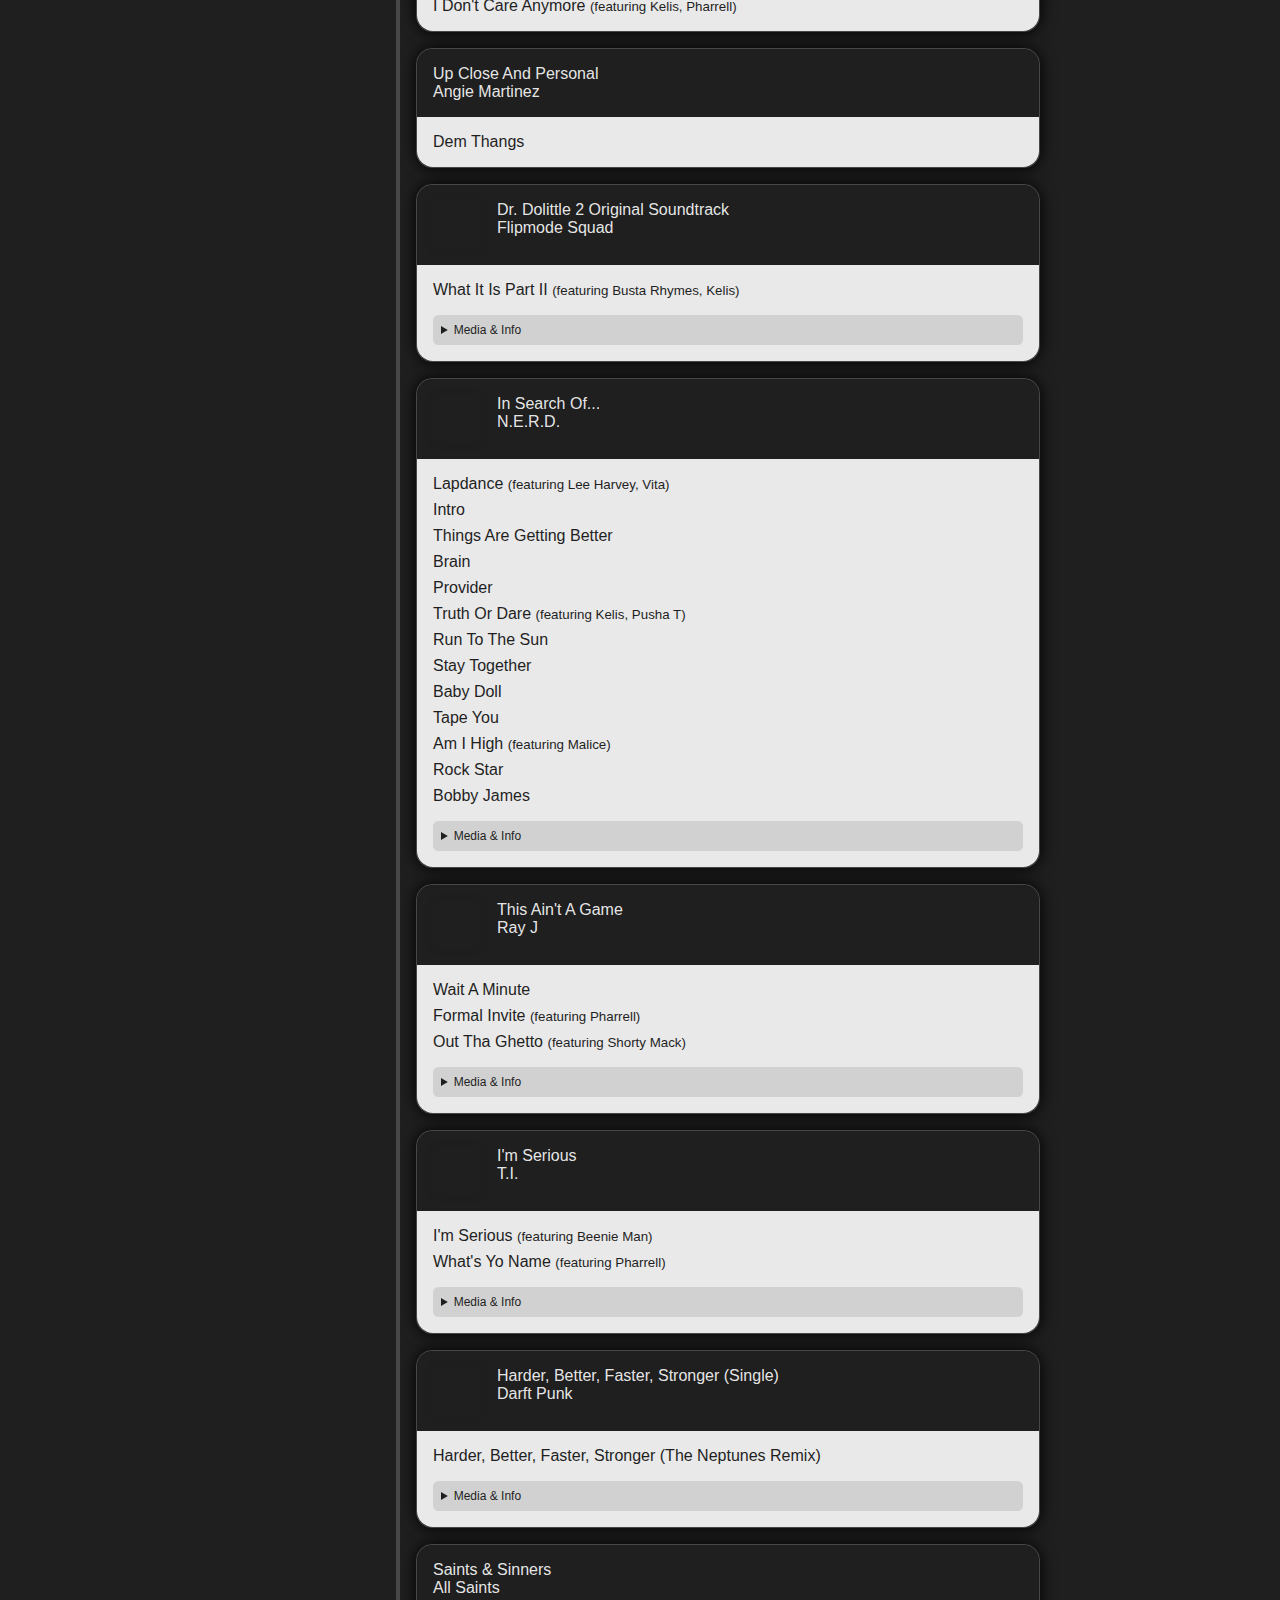
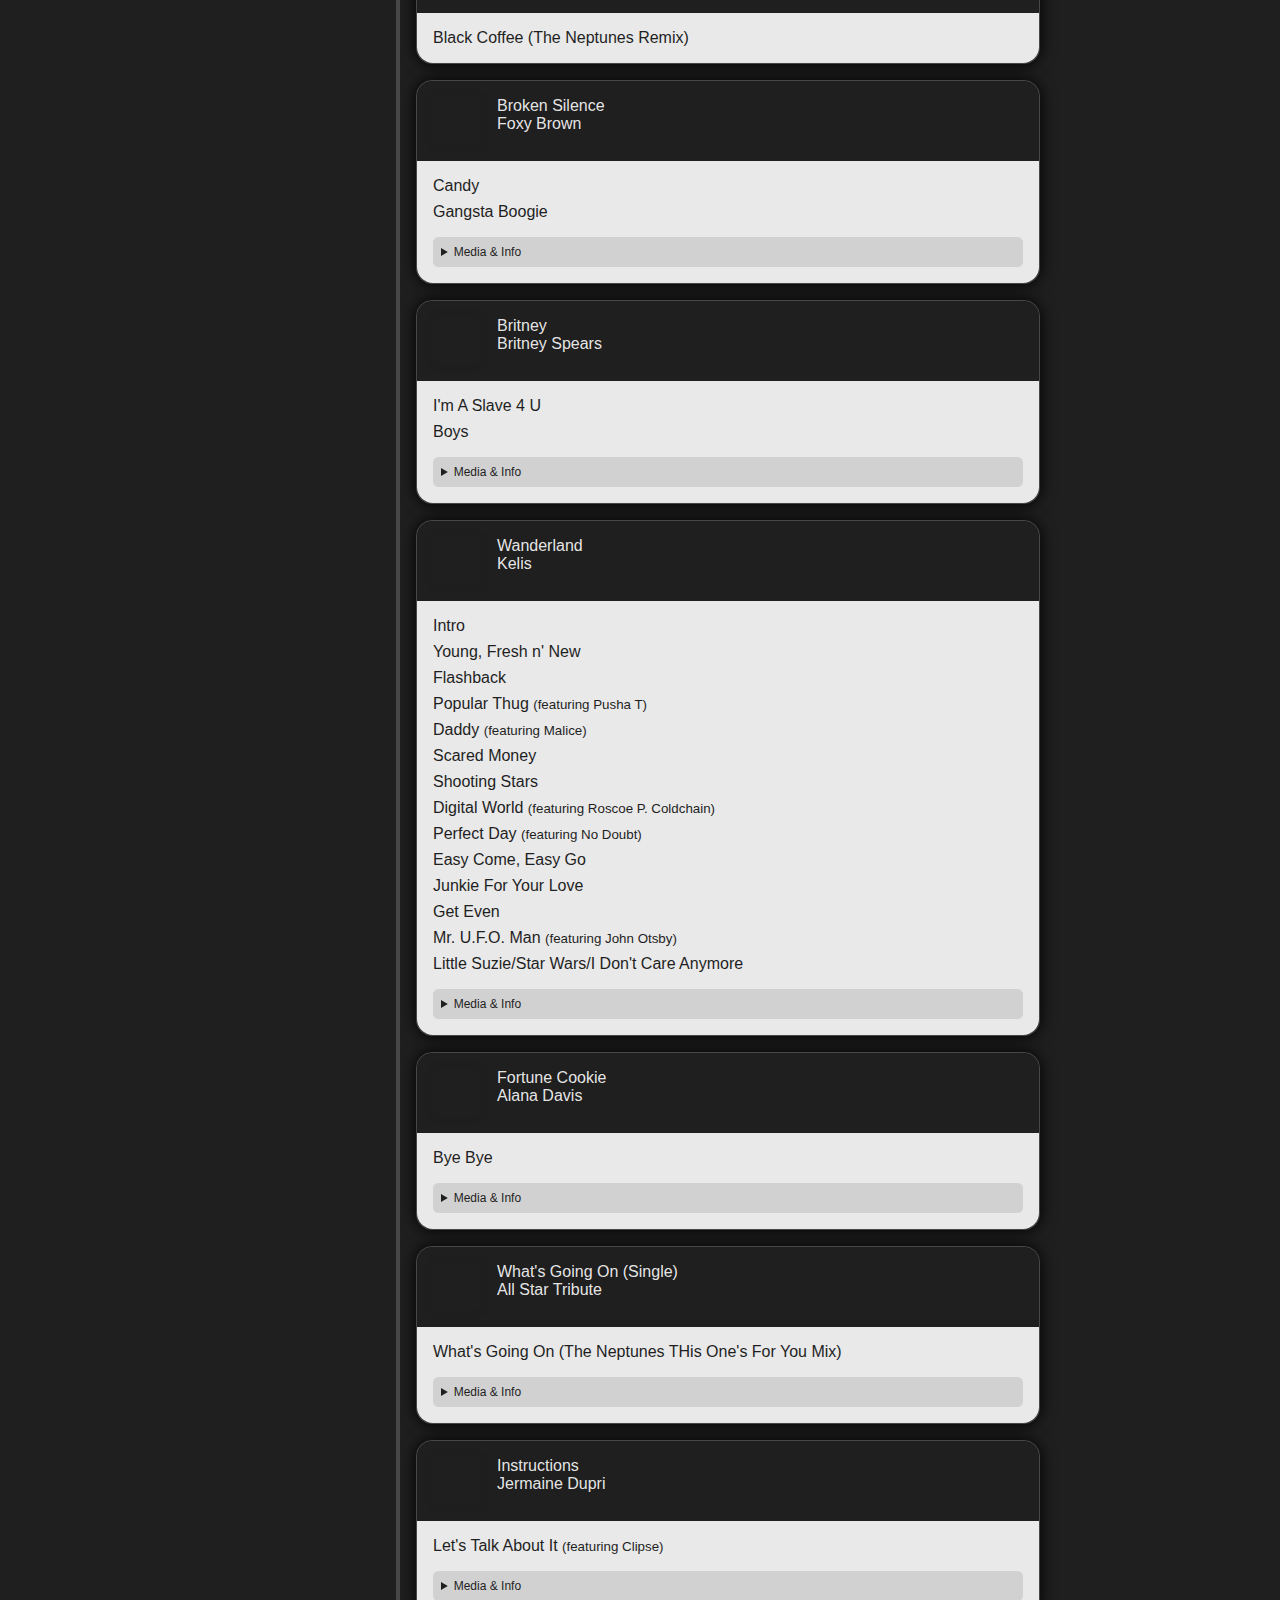
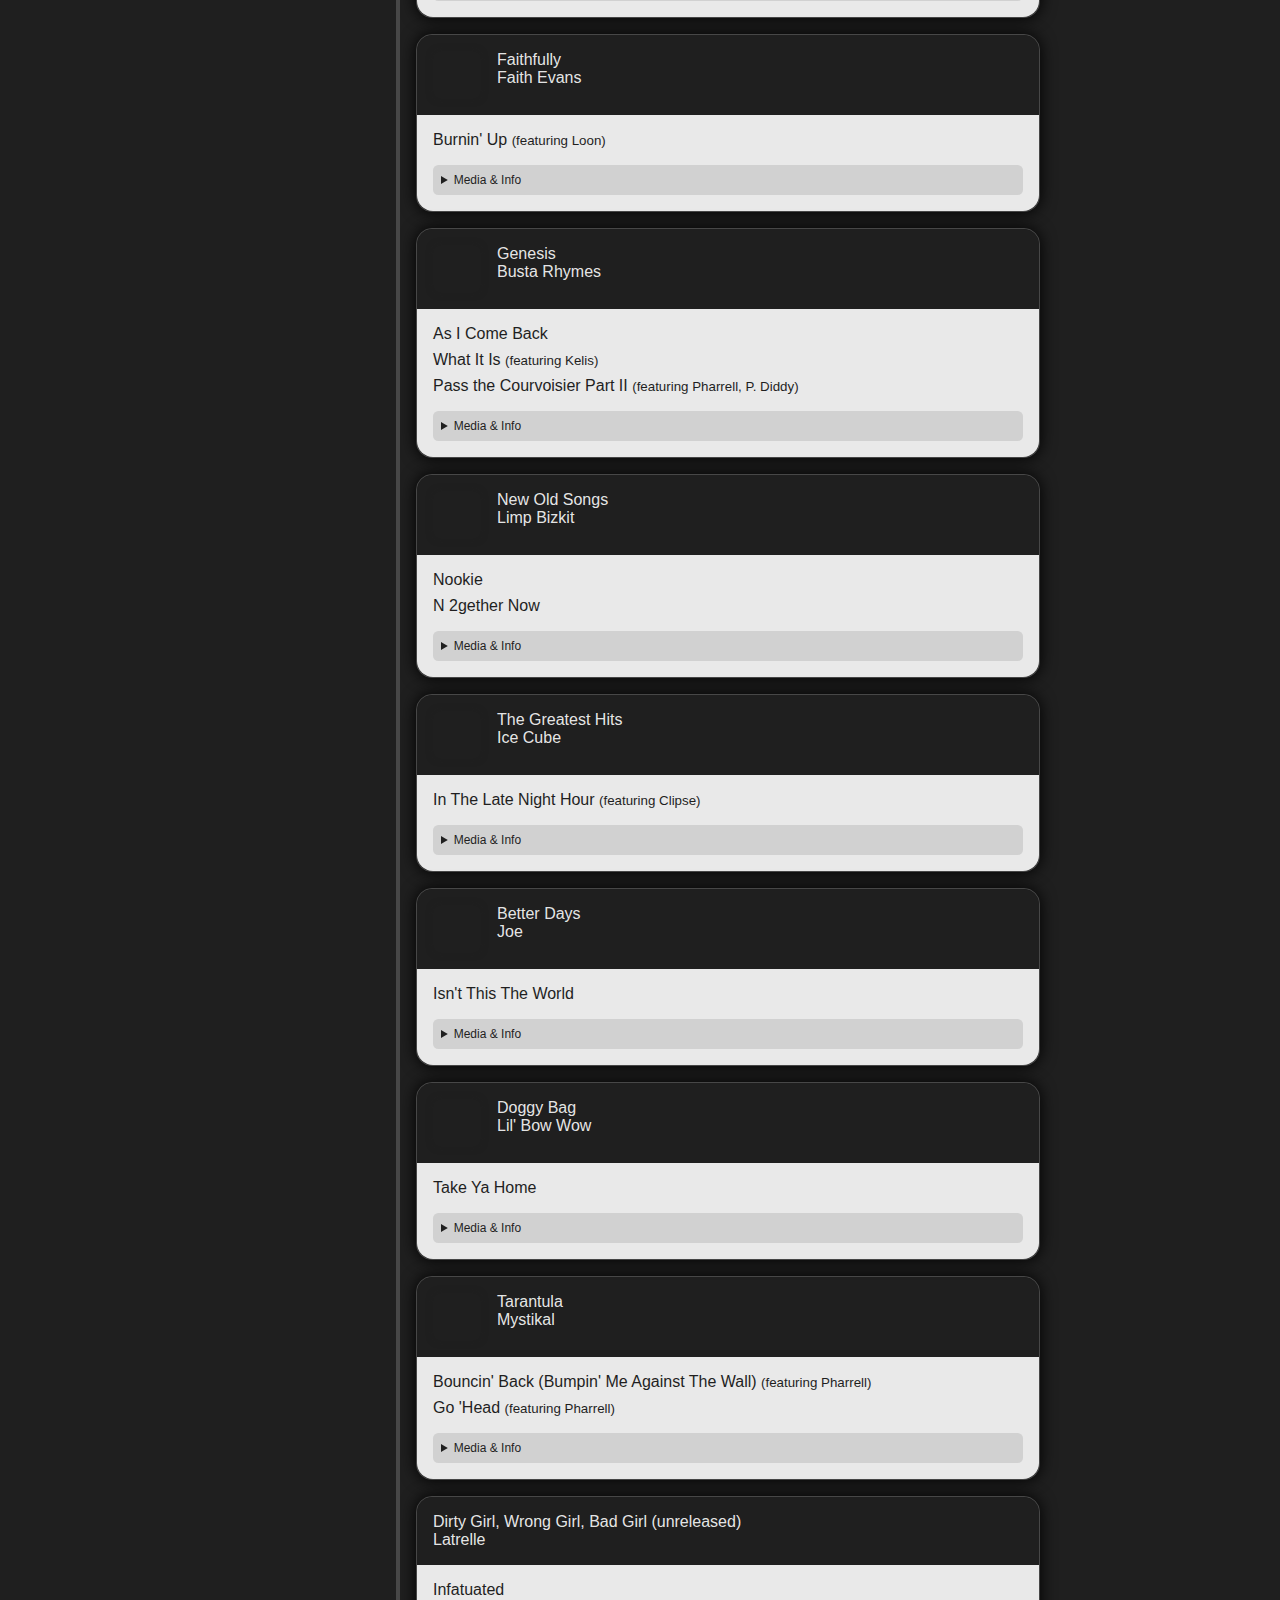
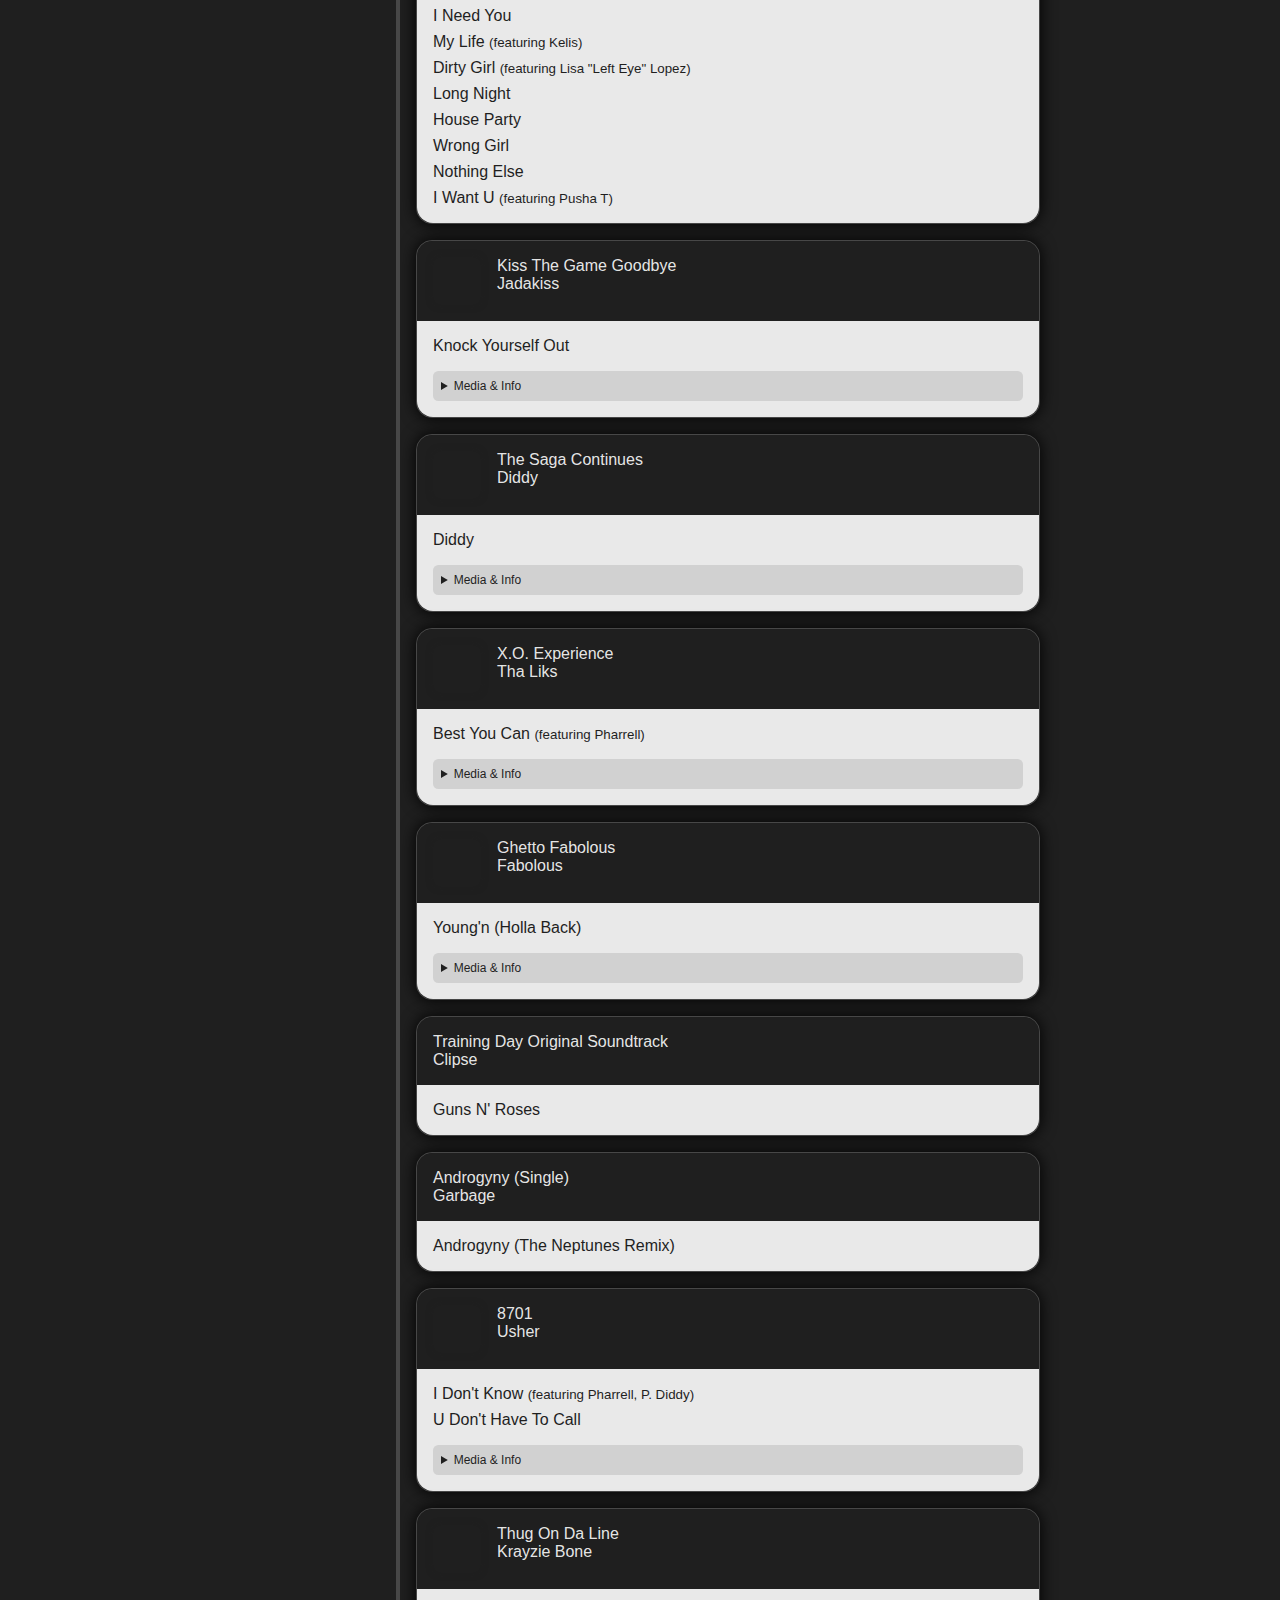
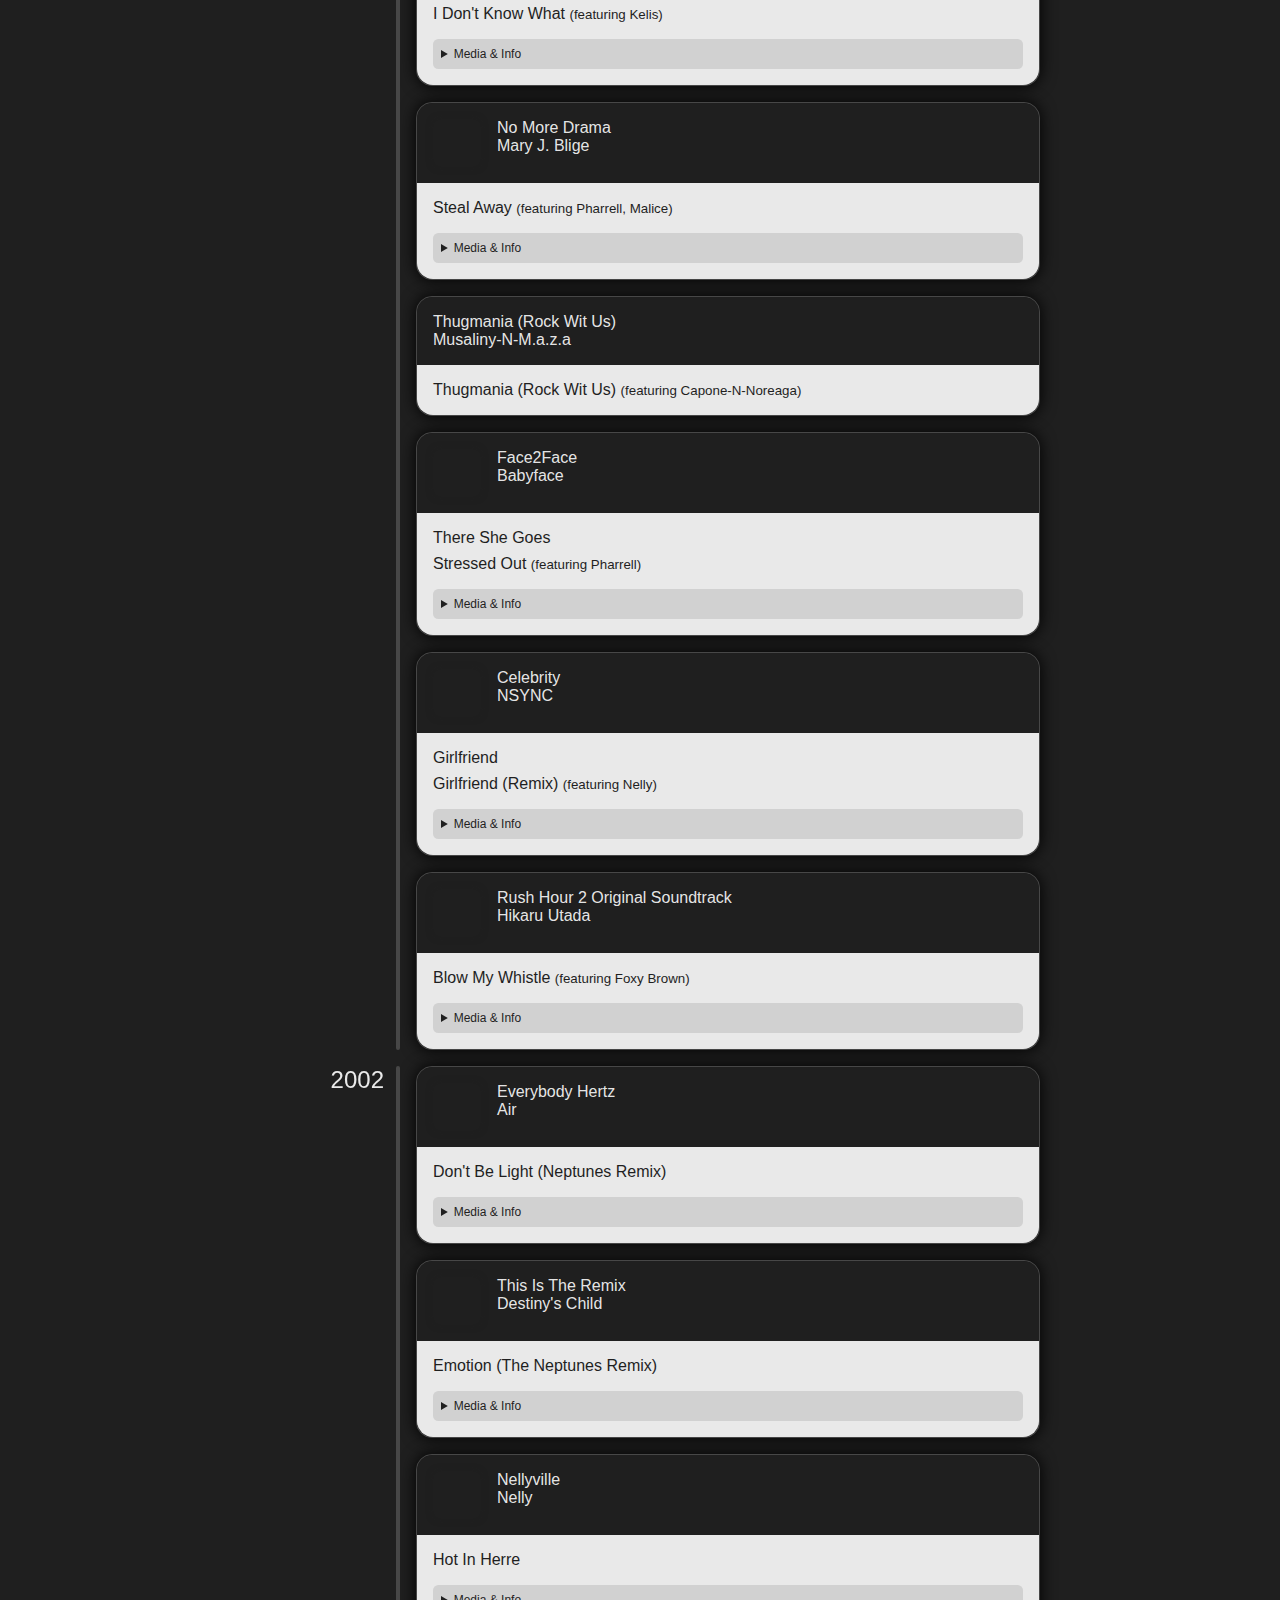
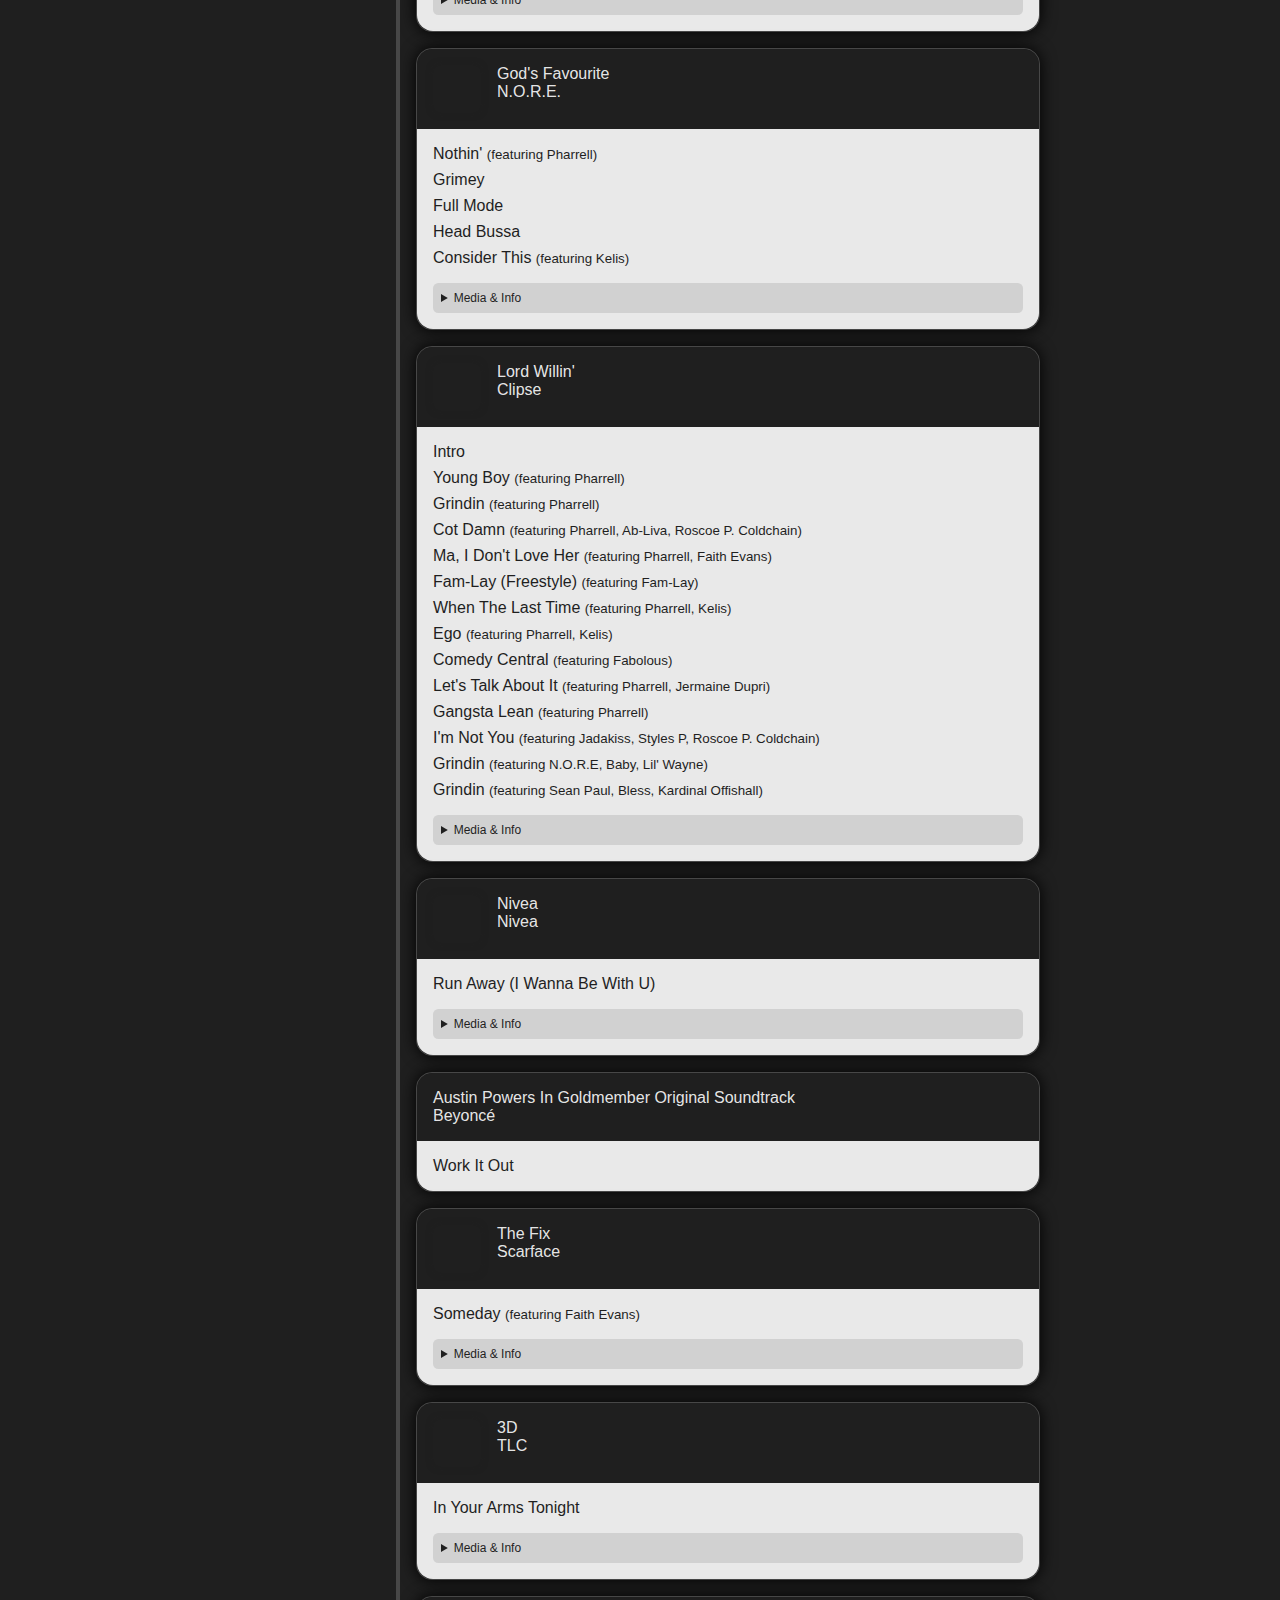
==== commit d55bcc05: "Adding spotify links" ====
--- a/index.html
+++ b/index.html
@@ -1,10 +1,39 @@
 <!DOCTYPE html>
 <html lang="en">
 <head>
-<meta charset="utf-8">
+    <meta charset="utf-8">
+    <meta name="description" content="The Neptunes are an American production duo composed of Pharrell Williams and Chad Hugo, this is a visual archive of all their work"/>
+    <meta name="keywords" content="" />
+    <meta name="author" content="Charanjit Chana"/>
+    <meta name="viewport" content="width=device-width, initial-scale=1.0"/>
+    <meta name="referrer" content="no-referrer-when-downgrade"/>
+    <link rel="manifest" href="/manifest.json?ckcachebust=6ca3a7760b766a586fb0aa8ae9d8e0f2">
+    <link rel="icon" type="image/x-icon" href="https://theneptunes.1thingaweek.com/images/favicon.png?ckcachebust=75548e20cd83c228838ac26a934dd622"/>
+    <link rel="apple-touch-icon" href="https://theneptunes.1thingaweek.com/images/favicon.png?ckcachebust=b20490b39a8ffbfe255b3b4d073852dd" />
+    <meta name="mobile-web-app-capable" content="yes">
+    <meta name="apple-mobile-web-app-capable" content="yes">
+    <meta name="application-name" content="The Neptunes">
+    <meta name="apple-mobile-web-app-title" content="The Neptunes">
+    <meta name="theme-color" content="#1F1F1F">
+    <meta name="msapplication-navbutton-color" content="#1F1F1F">
+    <meta name="apple-mobile-web-app-status-bar-style" content="default">
+    <meta name="msapplication-starturl" content="/">
+    <link rel="icon" type="image/x-icon" href="https://theneptunes.1thingaweek.com/images/favicon.png?ckcachebust=52ecb289daf3b86245bb8f0247cb3dad"/>
+    <meta name="apple-mobile-web-app-title" content="The Neptunes">
+    <meta name="application-name" content="The Neptunes">
+    <meta name="twitter:card" content="summary"/>
+    <meta name="twitter:creator" content="@cchana"/>
+    <meta name="twitter:title" content="The Neptunes Archive"/>
+    <meta name="twitter:description" content="The Neptunes are an American production duo composed of Pharrell Williams and Chad Hugo, this is a visual archive of all their work"/>
+    <meta name="twitter:image" content="https://theneptunes.1thingaweek.com/images/favicon.png"/>
+    <meta property="og:site_name" content=""/>
+    <meta property="og:url" content="https://theneptunes.1thingaweek.com"/>
+    <meta property="og:title" content="The Neptunes Archive"/>
+    <meta property="og:description" content="The Neptunes are an American production duo composed of Pharrell Williams and Chad Hugo, this is a visual archive of all their work"/>
+    <meta property="og:image" content="https://theneptunes.1thingaweek.com/images/favicon.png"/>
+    <meta property="og:type" content="website"/>
     <title>The Neptunes Archive</title>
-    <meta name="viewport" content="width=device-width, initial-scale=1.0" />
-    <link rel="stylesheet" type="text/css" href="/css/style.css?ckcachebust=2d056275d11387b6ce98431216087836" />
+    <link rel="stylesheet" type="text/css" href="/css/style.css?ckcachebust=b7d866eca5c6ef8bf16f594b97bb51f3" />
 </head>
 <body>
 
@@ -34,20 +63,26 @@
 
             <h1>The Neptunes Archive</h1>
 
-            <blockquote>
-                <p>The Neptunes are an American production duo composed of Pharrell Williams and Chad Hugo, formed in Virginia Beach, Virginia in 1990. Williams often provides additional vocals on records and appears in the duo's music videos while Hugo tends to stay behind the scenes.</p>
-                <footer>
-                    <cite>
-                        <a href="https://en.wikipedia.org/wiki/The_Neptunes">Wikipedia</a>
-                    </cite>
-                </footer>
-            </blockquote>
+            <div>
+
+                <blockquote>
+                    <p>The Neptunes are an American production duo composed of Pharrell Williams and Chad Hugo, formed in Virginia Beach, Virginia in 1990. Williams often provides additional vocals on records and appears in the duo's music videos while Hugo tends to stay behind the scenes.</p>
+                    <footer>
+                        <cite>
+                            <a href="https://en.wikipedia.org/wiki/The_Neptunes">Wikipedia</a>
+                        </cite>
+                    </footer>
+                </blockquote>
+
+                <p><a href="https://open.spotify.com/playlist/4bN8Xrta6zpf622bu1Ulv4?si=8N2jCPgQQ5ueEHuWoCui9Q">Listen on Spotify</a></p>
+
+            </div>
 
             <img src="https://is1-ssl.mzstatic.com/image/thumb/Music6/v4/98/a8/30/98a83072-e8b1-619d-202b-77d44bdef531/828765129527.jpg/256x256bb.jpeg" alt="The Neptunes" />
 
         </aside>
 
-        <h2>Albums</h2>
+        <h2>Songs produced by The Neptunes</h2>
 
         <div id="songs">
         </div>
@@ -71,7 +106,7 @@
 
 </main>
 
-<script type="module" src="/js/app.js?ckcachebust=c5b350eab8b7a15ba748f806617ebd10"></script>
+<script type="module" src="/js/app.js?ckcachebust=b205eab34923a600309ef86b90c75298"></script>
 
 <script>
 if(allowedToTrack()) {
--- a/css/style.css
+++ b/css/style.css
@@ -1,342 +1 @@
-:root {
-  --black: #1F1F1F;
-  --white: rgba(255, 255, 255, 0.9);
-  --border: #474747;
-  --maxWidth: 800px;
-}
-
-html {
-  margin: 0;
-  padding: 0;
-}
-
-body {
-  background-color: var(--black);
-  background-image: url("/images/stars_bg.jpg");
-  background-attachment: fixed;
-  background-position: top center;
-  color: var(--white);
-  font-family: -apple-system, BlinkMacSystemFont, "Segoe UI", Roboto, Helvetica, Arial, sans-serif, "Apple Color Emoji", "Segoe UI Emoji", "Segoe UI Symbol";
-  margin: 0;
-  padding: 0 24px 24px;
-  position: relative;
-}
-
-main {
-  margin: 0 auto;
-  max-width: var(--maxWidth);
-}
-
-p {
-  line-height: 24px;
-}
-
-header {
-  background-color: var(--black);
-  background-image: url("/images/stars_bg.jpg");
-  background-attachment: fixed;
-  background-position: top center;
-  box-sizing: border-box;
-  display: flex;
-  flex-wrap: wrap;
-  max-width: var(--maxWidth);
-  padding: 8px 0 0;
-  position: sticky;
-  top: 0;
-  width: 100%;
-  z-index: 5;
-}
-header:after {
-  background-image: linear-gradient(to bottom, black, rgba(0, 0, 0, 0));
-  bottom: -24px;
-  content: "";
-  display: block;
-  height: 24px;
-  position: absolute;
-  width: 100%;
-}
-header h1 {
-  font-size: 24px;
-  font-weight: 400;
-  margin: 0 0 16px;
-  padding: 0;
-  text-align: center;
-  text-transform: uppercase;
-}
-header h1 a {
-  padding: 8px;
-}
-header nav {
-  flex: 1;
-}
-header ul {
-  align-items: center;
-  display: flex;
-  justify-content: flex-end;
-  margin: 0;
-  padding: 0;
-}
-header ul li {
-  list-style-type: none;
-  margin: 0;
-  padding: 0;
-  width: 22.5%;
-}
-header ul li.selected a {
-  background-color: rgba(255, 255, 255, 0.2);
-  border-radius: 8px;
-  text-decoration: underline;
-}
-header ul li a {
-  display: block;
-  font-weight: 600;
-  padding: 8px;
-  text-align: center;
-  text-decoration: none;
-}
-header ul li img {
-  height: 32px;
-}
-header form {
-  display: flex;
-  padding: 0 0 16px;
-  width: 100%;
-  justify-content: space-between;
-}
-header form input {
-  -webkit-appearance: none;
-}
-header form input[type=search] {
-  background-color: rgba(255, 255, 255, 0.75);
-  border: 0;
-  border-radius: 16px 0 0 16px;
-  color: var(--black);
-  flex: 1;
-  font-size: 16px;
-  font-weight: 500;
-  margin: 0;
-  padding: 8px;
-}
-header form input[type=search]:focus {
-  outline: 0;
-}
-header form input[type=submit] {
-  background-color: var(--white);
-  border: 0;
-  border-radius: 0 16px 16px 0;
-  font-size: 16px;
-  font-weight: 500;
-  margin: 0;
-  padding: 8px 16px;
-  text-transform: uppercase;
-}
-header a {
-  color: #FFF;
-  text-decoration: none;
-}
-header a:hover {
-  text-decoration: underline;
-}
-
-article {
-  padding: 16px 0;
-}
-article aside {
-  background-color: rgba(255, 255, 255, 0.25);
-  border-radius: 8px;
-  display: flex;
-  flex-wrap: wrap;
-  justify-content: space-between;
-  margin: 8px 0 24px;
-  padding: 16px;
-}
-article aside h1 {
-  margin: 0 0 16px;
-  width: 100%;
-}
-article aside img {
-  border-radius: 8px;
-  box-shadow: 0 0 20px rgba(31, 31, 31, 0.5);
-  height: 128px;
-  width: 128px;
-}
-article aside blockquote {
-  flex: 1;
-  margin: 0 24px 0 0;
-  max-width: 45ch;
-}
-article aside blockquote p {
-  font-style: italic;
-  margin: 0;
-  padding: 0;
-}
-article aside blockquote cite {
-  display: block;
-  text-align: right;
-}
-article > h2 {
-  border-bottom: 1px solid var(--border);
-  font-size: 16px;
-  margin: 24px 0;
-  padding: 0 0 8px;
-}
-
-dl {
-  border: 1px solid var(--border);
-  border-radius: 16px;
-  box-shadow: 0 0 16px #000;
-  color: var(--black);
-  margin: 16px 0 0;
-}
-dl:first-child {
-  margin: 0 auto;
-}
-dl dt {
-  background-color: var(--black);
-  color: var(--white);
-  border-radius: 16px 16px 0 0;
-  display: flex;
-  padding: 16px;
-}
-dl dt img {
-  border-radius: 8px;
-  box-shadow: 0 0 10px -3px rgba(31, 31, 31, 0.5);
-  height: 40px;
-  margin-right: 16px;
-  width: 40px;
-}
-dl dt h3 {
-  flex: 1;
-  font-size: 16px;
-  font-weight: 500;
-  margin: 0;
-  padding: 0;
-}
-dl dt em {
-  display: block;
-  font-weight: 300;
-  font-style: normal;
-}
-dl dd {
-  background-color: var(--white);
-  border-radius: 0 0 16px 16px;
-  margin: 0;
-  padding: 16px;
-}
-dl dd ol {
-  list-style-type: none;
-  margin: 0;
-  padding: 0;
-}
-dl dd ol li {
-  margin: 0;
-  padding: 8px 0 0;
-}
-dl dd ol li:first-child {
-  padding: 0;
-}
-dl dd details {
-  background-color: rgba(0, 0, 0, 0.1);
-  border-radius: 5.3333333333px;
-  font-size: 12px;
-  margin: 16px 0 0;
-}
-dl dd details summary,
-dl dd details p {
-  color: var(--black);
-  padding: 8px;
-}
-dl dd details summary {
-  cursor: pointer;
-  outline: 0;
-}
-dl dd details p {
-  background-color: rgba(255, 255, 255, 0.25);
-  border-top: 1px solid var(--white);
-  margin: 0;
-}
-dl dd details a {
-  color: var(--black);
-}
-
-footer {
-  margin: 0 auto;
-}
-footer section {
-  border-color: var(--white);
-  border-style: solid;
-  border-width: 1px 0 0;
-  margin: 0;
-}
-footer section p {
-  margin: 16px;
-}
-footer a {
-  color: var(--white);
-}
-
-#songs section {
-  display: grid;
-  grid-gap: 16px;
-  grid-template-columns: min(20%, 200px) min(calc(80% - 16px), 800px);
-  margin: 0;
-  padding: 0 0 24px;
-}
-#songs section > h2,
-#songs section > h3 {
-  color: var(--white);
-  text-align: right;
-}
-#songs section h2 {
-  font-size: 32px;
-  font-weight: 500;
-  grid-column: 1/2;
-  margin: 0;
-  padding: 0;
-}
-#songs section > h3 {
-  font-size: 24px;
-  font-weight: 300;
-  grid-column: 1/2;
-  margin: 0;
-  padding: 0 16px 0 0;
-  position: relative;
-}
-#songs section > h3:before {
-  background-color: var(--border);
-  border-radius: 2px;
-  content: "";
-  display: block;
-  height: 100%;
-  position: absolute;
-  right: 0;
-  top: 0;
-  width: 4px;
-}
-#songs section > h3 span {
-  position: sticky;
-  top: 180px;
-}
-#songs section > div {
-  margin: 0;
-}
-
-.error {
-  min-height: 100vh;
-}
-
-@media screen and (min-width: 800px) {
-  header {
-    margin: 0 auto;
-  }
-
-  dl dt img {
-    height: 48px;
-    width: 48px;
-  }
-
-  article aside img {
-    height: 128px;
-    width: 128px;
-  }
-}
+:root{--black: #1F1F1F;--white: rgba(255, 255, 255, 0.9);--border: #474747;--maxWidth: 800px}html{margin:0;padding:0}body{background-color:var(--black);background-image:url("/images/stars_bg.jpg");background-attachment:fixed;background-position:top center;color:var(--white);font-family:-apple-system,BlinkMacSystemFont,"Segoe UI",Roboto,Helvetica,Arial,sans-serif,"Apple Color Emoji","Segoe UI Emoji","Segoe UI Symbol";margin:0;padding:0 24px 24px;position:relative}main{margin:0 auto;max-width:var(--maxWidth)}p{line-height:24px}header{background-color:var(--black);background-image:url("/images/stars_bg.jpg");background-attachment:fixed;background-position:top center;box-sizing:border-box;display:flex;flex-wrap:wrap;max-width:var(--maxWidth);padding:8px 0 0;position:sticky;top:0;width:100%;z-index:5}header:after{background-image:linear-gradient(to bottom, black, rgba(0, 0, 0, 0));bottom:-24px;content:"";display:block;height:24px;position:absolute;width:100%}header h1{font-size:24px;font-weight:400;margin:0 0 16px;padding:0;text-align:center;text-transform:uppercase}header h1 a{padding:8px}header nav{flex:1}header ul{align-items:center;display:flex;justify-content:flex-end;margin:0;padding:0}header ul li{list-style-type:none;margin:0;padding:0;width:22.5%}header ul li.selected a{background-color:rgba(255,255,255,.2);border-radius:8px;text-decoration:underline}header ul li a{display:block;font-weight:600;padding:8px;text-align:center;text-decoration:none}header ul li img{height:32px}header form{display:flex;padding:0 0 16px;width:100%;justify-content:space-between}header form input{-webkit-appearance:none}header form input[type=search]{background-color:rgba(255,255,255,.75);border:0;border-radius:16px 0 0 16px;color:var(--black);flex:1;font-size:16px;font-weight:500;margin:0;padding:8px}header form input[type=search]:focus{outline:0}header form input[type=submit]{background-color:var(--white);border:0;border-radius:0 16px 16px 0;font-size:16px;font-weight:500;margin:0;padding:8px 16px;text-transform:uppercase}header a{color:#fff;text-decoration:none}header a:hover{text-decoration:underline}article{padding:16px 0}article aside{background-color:rgba(255,255,255,.25);border-radius:8px;display:flex;flex-wrap:wrap;justify-content:space-between;margin:8px 0 24px;padding:16px}article aside h1{margin:0 0 16px;width:100%}article aside img{border-radius:8px;box-shadow:0 0 20px rgba(31,31,31,.5);height:128px;width:128px}article aside blockquote{flex:1;margin:0 24px 0 0;max-width:45ch}article aside blockquote p{font-style:italic;margin:0;padding:0}article aside blockquote cite{display:block;text-align:right}article aside a{color:var(--white)}article>h2{border-bottom:1px solid var(--border);font-size:16px;margin:24px 0;padding:0 0 8px}dl{border:1px solid var(--border);border-radius:16px;box-shadow:0 0 16px #000;color:var(--black);margin:16px 0 0}dl:first-child{margin:0 auto}dl dt{background-color:var(--black);color:var(--white);border-radius:16px 16px 0 0;display:flex;padding:16px}dl dt img{border-radius:8px;box-shadow:0 0 10px -3px rgba(31,31,31,.5);height:40px;margin-right:16px;width:40px}dl dt h3{flex:1;font-size:16px;font-weight:500;margin:0;padding:0}dl dt em{display:block;font-weight:300;font-style:normal}dl dd{background-color:var(--white);border-radius:0 0 16px 16px;margin:0;padding:16px}dl dd ol{list-style-type:none;margin:0;padding:0}dl dd ol li{margin:0;padding:8px 0 0}dl dd ol li:first-child{padding:0}dl dd details{background-color:rgba(0,0,0,.1);border-radius:5.3333333333px;font-size:12px;margin:16px 0 0}dl dd details summary,dl dd details p{color:var(--black);padding:8px}dl dd details summary{cursor:pointer;outline:0}dl dd details p{background-color:rgba(255,255,255,.25);border-top:1px solid var(--white);margin:0}dl dd details a{color:var(--black)}footer{margin:0 auto}footer section{border-color:var(--border);border-style:solid;border-width:1px 0 0;margin:0}footer section p{margin:16px}footer a{color:var(--white)}#songs section{display:grid;grid-gap:16px;grid-template-columns:min(20%, 200px) min(calc(80% - 16px), 800px);margin:0;padding:0 0 24px}#songs section>h2,#songs section>h3{color:var(--white);text-align:right}#songs section h2{font-size:32px;font-weight:500;grid-column:1/2;margin:0;padding:0}#songs section>h3{font-size:24px;font-weight:300;grid-column:1/2;margin:0;padding:0 16px 0 0;position:relative}#songs section>h3:before{background-color:var(--border);border-radius:2px;content:"";display:block;height:100%;position:absolute;right:0;top:0;width:4px}#songs section>h3 span{position:sticky;top:180px}#songs section>div{margin:0}.error{min-height:100vh}@media screen and (min-width: 800px){header{margin:0 auto}dl dt img{height:48px;width:48px}article aside img{height:128px;width:128px}}
